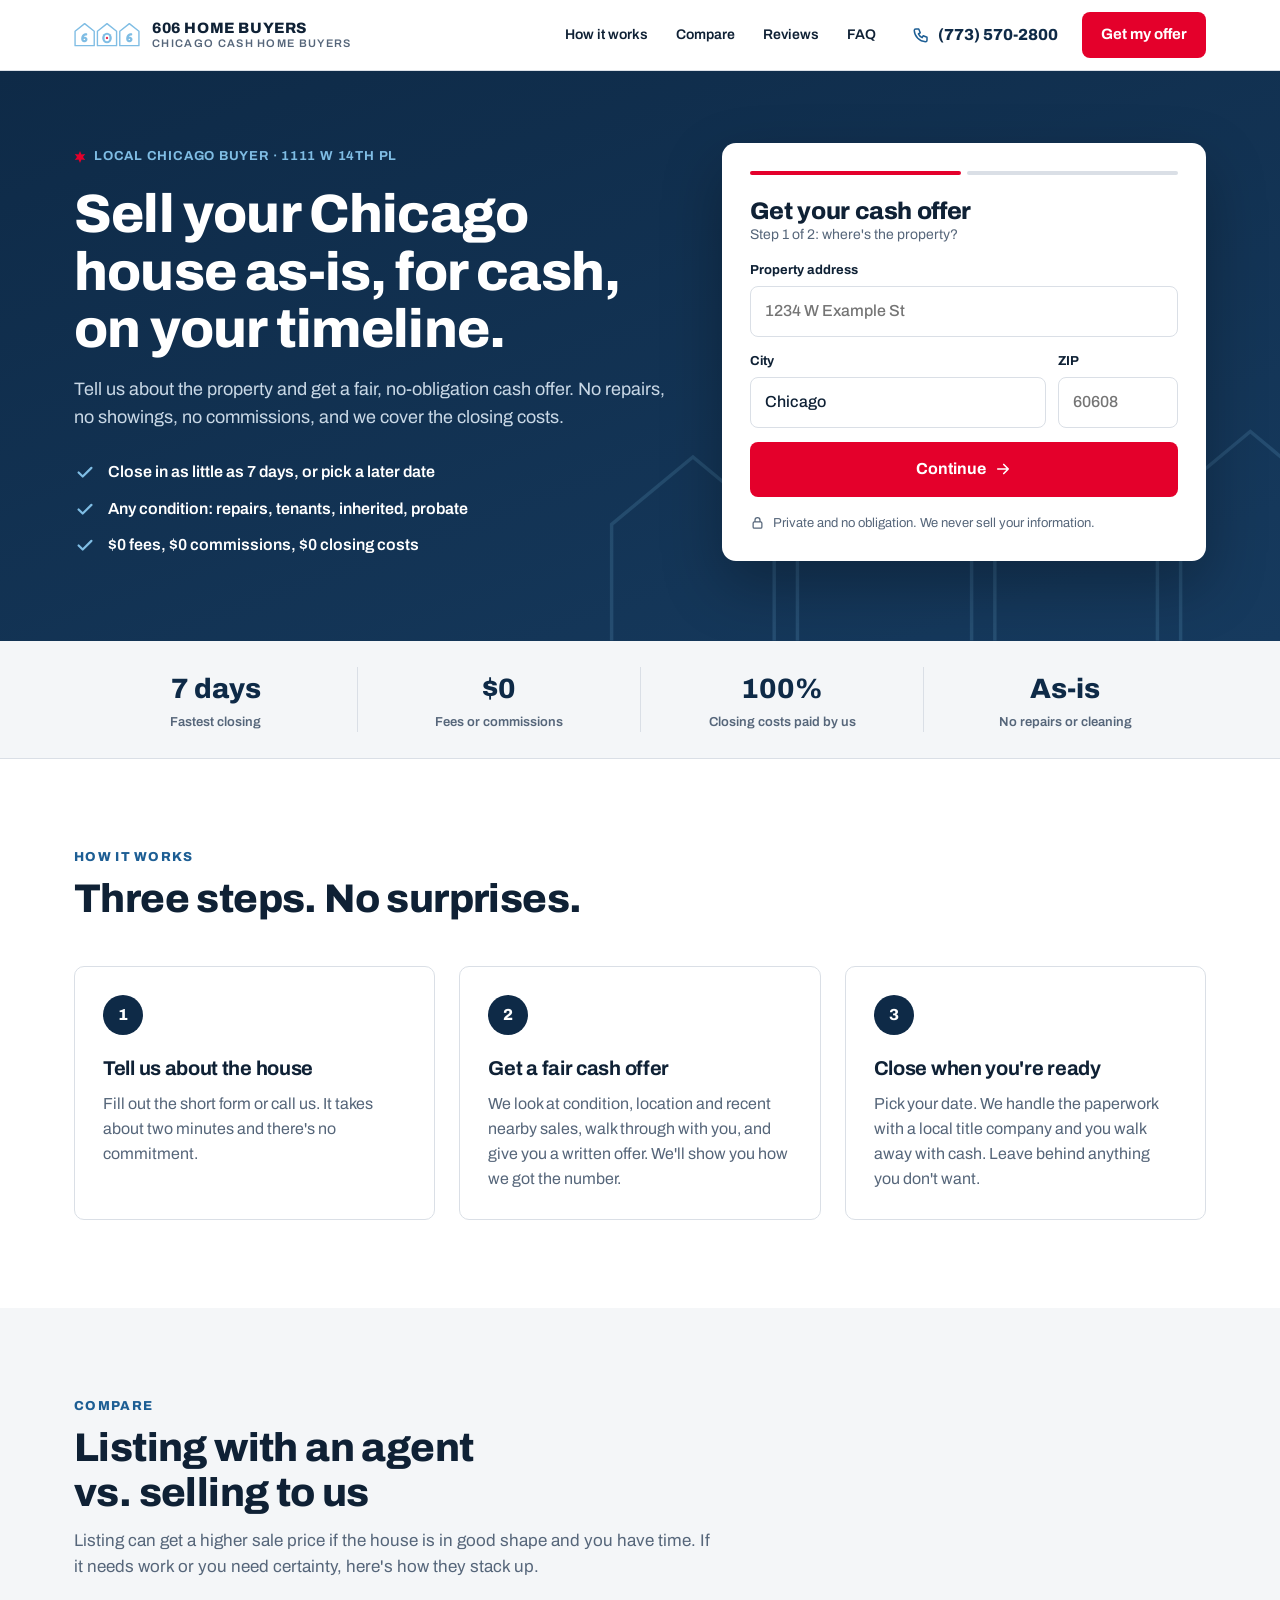
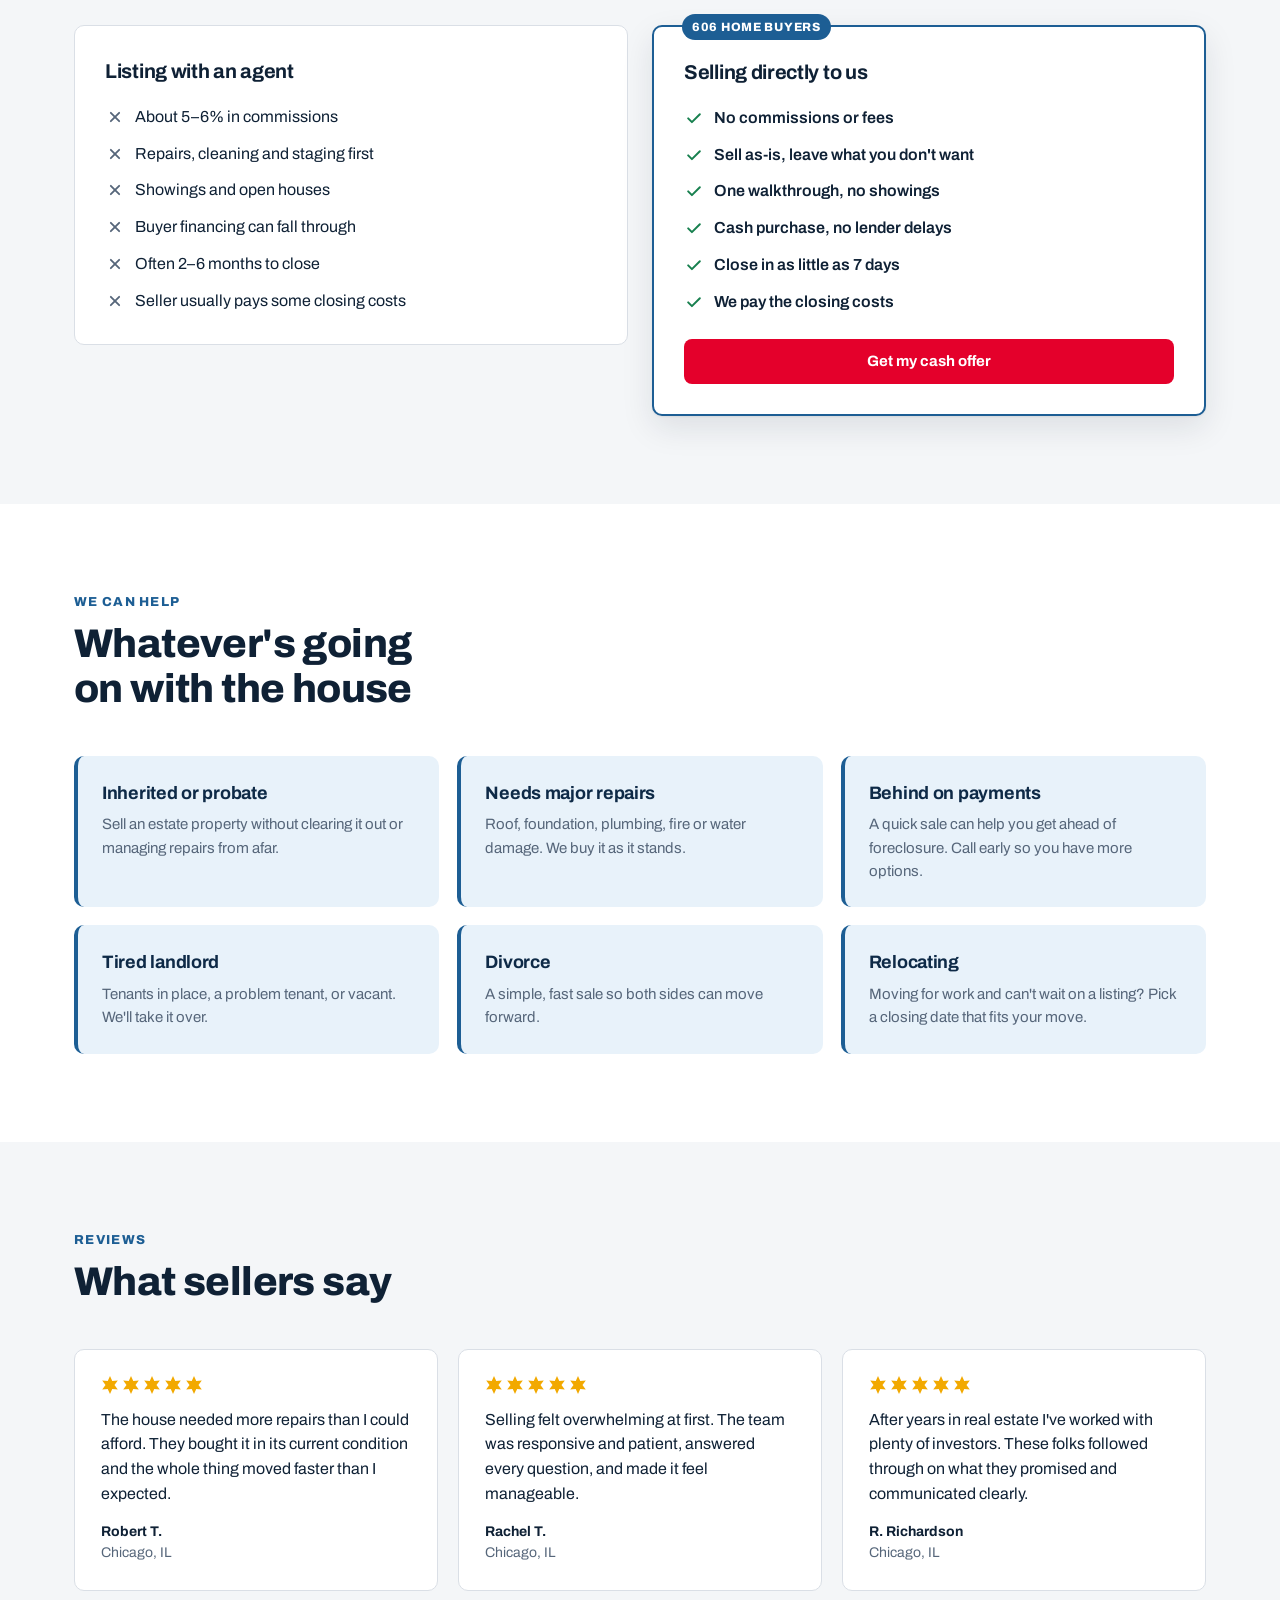
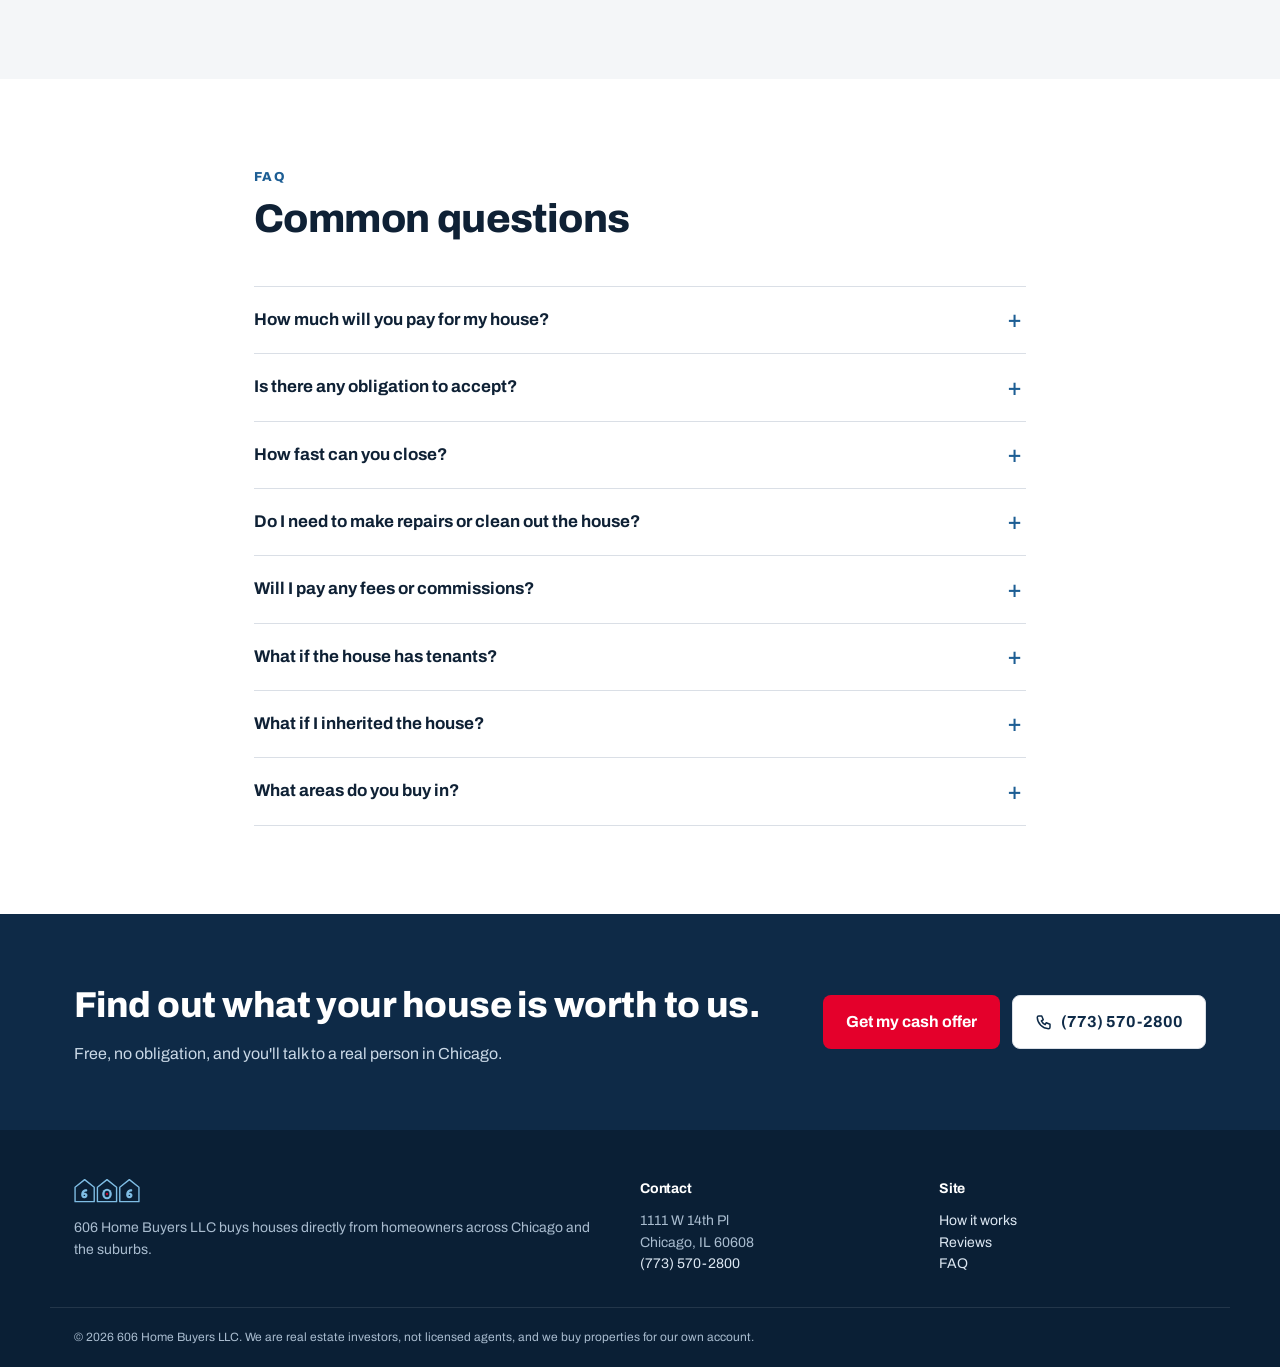
==== index.html @ 25e823a7 "Add static seller site redesign sample Co-Authored-By: Claude Opus 5.5 <noreply@anthropic.com>" ====
<!doctype html>
<html lang="en">
<head>
<meta charset="utf-8">
<meta name="viewport" content="width=device-width, initial-scale=1, viewport-fit=cover">
<title>Sell Your Chicago House Fast for Cash | 606 Home Buyers</title>
<meta name="description" content="Get a fair cash offer on your Chicago-area house. No repairs, no commissions, no closing costs. Close in as little as 7 days or on your schedule.">
<meta property="og:title" content="Sell Your Chicago House Fast for Cash | 606 Home Buyers">
<meta property="og:description" content="Fair cash offer, no repairs, no commissions. Close on your timeline.">
<meta property="og:image" content="og.png">
<meta name="theme-color" content="#0E2A47">
<link rel="icon" href="favicon.png">
<link rel="preconnect" href="https://fonts.googleapis.com">
<link rel="preconnect" href="https://fonts.gstatic.com" crossorigin>
<link rel="stylesheet" href="https://fonts.googleapis.com/css2?family=Archivo:wght@400;500;600;700;800&family=Fredoka:wght@700&display=swap">
<link rel="stylesheet" href="styles.css">
<script src="app.js" defer></script>
<script type="application/ld+json">
{"@context":"https://schema.org","@type":"RealEstateAgent","name":"606 Home Buyers LLC","telephone":"+1-773-570-2800","address":{"@type":"PostalAddress","streetAddress":"1111 W 14th Pl","addressLocality":"Chicago","addressRegion":"IL","postalCode":"60608"},"areaServed":"Chicago, IL"}
</script>
</head>
<body>

<svg width="0" height="0" class="sprite" aria-hidden="true">
  <defs>
    <symbol id="i-star" viewBox="-10 -10 20 20"><polygon points="0,-10 2.5,-4.33 8.66,-5 5,0 8.66,5 2.5,4.33 0,10 -2.5,4.33 -8.66,5 -5,0 -8.66,-5 -2.5,-4.33" fill="currentColor"/></symbol>
    <symbol id="i-phone" viewBox="0 0 24 24"><path d="M5 4h4l2 5-2.5 1.5a11 11 0 0 0 5 5L15 13l5 2v4a2 2 0 0 1-2 2A16 16 0 0 1 3 6a2 2 0 0 1 2-2z" stroke="currentColor" stroke-width="2" stroke-linejoin="round" fill="none"/></symbol>
    <symbol id="i-check" viewBox="0 0 24 24"><path d="m5 12.5 4.5 4.5L19 7.5" stroke="currentColor" stroke-width="2.4" stroke-linecap="round" stroke-linejoin="round" fill="none"/></symbol>
    <symbol id="i-x" viewBox="0 0 24 24"><path d="M7 7l10 10M17 7 7 17" stroke="currentColor" stroke-width="2.2" stroke-linecap="round" fill="none"/></symbol>
    <symbol id="i-lock" viewBox="0 0 24 24"><rect x="5" y="11" width="14" height="10" rx="2" stroke="currentColor" stroke-width="2" fill="none"/><path d="M8 11V8a4 4 0 0 1 8 0v3" stroke="currentColor" stroke-width="2" fill="none"/></symbol>
    <symbol id="i-arrow" viewBox="0 0 24 24"><path d="M5 12h14M13 6l6 6-6 6" stroke="currentColor" stroke-width="2.2" stroke-linecap="round" stroke-linejoin="round" fill="none"/></symbol>
    <symbol id="logo-mark" viewBox="0 0 124 46">
      <path class="lg-line" d="M2 17 20 2.5 38 17V44H2Z"/>
      <path class="lg-line" d="M44 17 62 2.5 80 17V44H44Z"/>
      <path class="lg-line" d="M86 17 104 2.5 122 17V44H86Z"/>
      <text x="20" y="38" text-anchor="middle" class="lg-fill lg-digit">6</text>
      <ellipse cx="62" cy="29.5" rx="9" ry="10" class="lg-fill"/>
      <ellipse cx="62" cy="29.5" rx="4.6" ry="6" class="lg-hole"/>
      <use href="#i-star" x="59" y="26.5" width="6" height="6" class="lg-star"/>
      <text x="104" y="38" text-anchor="middle" class="lg-fill lg-digit">6</text>
    </symbol>
  </defs>
</svg>

<header class="top">
  <div class="wrap top-in">
    <a class="brand" href="#" aria-label="606 Home Buyers home">
      <svg class="brand-mark" aria-hidden="true"><use href="#logo-mark"/></svg>
      <span class="brand-text"><b>606 Home Buyers</b><span>Chicago cash home buyers</span></span>
    </a>
    <nav class="nav" aria-label="Main">
      <a href="#how">How it works</a>
      <a href="#compare">Compare</a>
      <a href="#reviews">Reviews</a>
      <a href="#faq">FAQ</a>
    </nav>
    <a class="top-phone" href="tel:+17735702800"><svg aria-hidden="true"><use href="#i-phone"/></svg><span>(773) 570-2800</span></a>
    <a class="btn btn-primary top-cta" href="#offer">Get my offer</a>
  </div>
</header>

<main>
  <!-- Hero + offer form -->
  <section class="hero">
    <svg class="hero-skyline" viewBox="0 0 620 220" aria-hidden="true">
      <path d="M10 220V120L80 62l70 58v100"/><path d="M170 220V100l75-62 75 62v120"/><path d="M340 220V120l70-58 70 58v100"/><path d="M500 220V90l60-50 60 50v130"/>
    </svg>
    <div class="wrap hero-in">
      <div class="hero-copy">
        <p class="eyebrow"><svg aria-hidden="true"><use href="#i-star"/></svg> Local Chicago buyer &middot; 1111 W 14th Pl</p>
        <h1>Sell your Chicago house as-is, for cash, on your timeline.</h1>
        <p class="lede">Tell us about the property and get a fair, no-obligation cash offer. No repairs, no showings, no commissions, and we cover the closing costs.</p>
        <ul class="hero-points">
          <li><svg aria-hidden="true"><use href="#i-check"/></svg>Close in as little as 7 days, or pick a later date</li>
          <li><svg aria-hidden="true"><use href="#i-check"/></svg>Any condition: repairs, tenants, inherited, probate</li>
          <li><svg aria-hidden="true"><use href="#i-check"/></svg>$0 fees, $0 commissions, $0 closing costs</li>
        </ul>
      </div>

      <div class="offer-card" id="offer">
        <form id="offer-form" novalidate>
          <div class="steps-indicator" aria-hidden="true"><span class="on"></span><span></span></div>

          <fieldset class="step" data-step="1">
            <legend>Get your cash offer</legend>
            <p class="form-sub">Step 1 of 2: where's the property?</p>
            <label class="field">
              <span>Property address</span>
              <input name="street" autocomplete="street-address" placeholder="1234 W Example St" required>
            </label>
            <div class="row">
              <label class="field grow">
                <span>City</span>
                <input name="city" autocomplete="address-level2" value="Chicago" required>
              </label>
              <label class="field zip">
                <span>ZIP</span>
                <input name="zip" autocomplete="postal-code" inputmode="numeric" pattern="\d{5}" maxlength="5" placeholder="60608" required>
              </label>
            </div>
            <button type="button" class="btn btn-primary btn-lg block" data-next>Continue <svg aria-hidden="true"><use href="#i-arrow"/></svg></button>
          </fieldset>

          <fieldset class="step" data-step="2" hidden>
            <legend>Almost done</legend>
            <p class="form-sub">Step 2 of 2: how should we reach you?</p>
            <label class="field">
              <span>Name</span>
              <input name="name" autocomplete="name" required>
            </label>
            <label class="field">
              <span>Phone</span>
              <input name="phone" type="tel" autocomplete="tel" placeholder="(773) 555-0100" required>
            </label>
            <label class="field">
              <span>Email <em>(optional)</em></span>
              <input name="email" type="email" autocomplete="email">
            </label>
            <label class="field">
              <span>When would you like to sell?</span>
              <select name="timeline">
                <option>As soon as possible</option>
                <option>Within 30 days</option>
                <option>1&ndash;3 months</option>
                <option>Just exploring</option>
              </select>
            </label>
            <div class="row">
              <button type="button" class="btn btn-ghost" data-back>Back</button>
              <button type="submit" class="btn btn-primary btn-lg grow">Get my cash offer</button>
            </div>
          </fieldset>

          <div class="step done" data-step="3" hidden>
            <div class="done-icon"><svg aria-hidden="true"><use href="#i-check"/></svg></div>
            <h2>Thanks, we've got it.</h2>
            <p>Someone from our team will call you within one business day to talk through the property. Want to talk sooner?</p>
            <a class="btn btn-primary btn-lg block" href="tel:+17735702800"><svg aria-hidden="true"><use href="#i-phone"/></svg> Call (773) 570-2800</a>
            <p class="demo-note">Demo form: submissions aren't sent anywhere yet.</p>
          </div>

          <p class="form-foot"><svg aria-hidden="true"><use href="#i-lock"/></svg> Private and no obligation. We never sell your information.</p>
        </form>
      </div>
    </div>
  </section>

  <!-- Trust strip -->
  <section class="strip">
    <div class="wrap strip-in">
      <div><b>7 days</b><span>Fastest closing</span></div>
      <div><b>$0</b><span>Fees or commissions</span></div>
      <div><b>100%</b><span>Closing costs paid by us</span></div>
      <div><b>As-is</b><span>No repairs or cleaning</span></div>
    </div>
  </section>

  <!-- How it works -->
  <section class="section" id="how">
    <div class="wrap">
      <header class="sec-head">
        <p class="kicker">How it works</p>
        <h2>Three steps. No surprises.</h2>
      </header>
      <ol class="steps">
        <li>
          <span class="step-num">1</span>
          <h3>Tell us about the house</h3>
          <p>Fill out the short form or call us. It takes about two minutes and there's no commitment.</p>
        </li>
        <li>
          <span class="step-num">2</span>
          <h3>Get a fair cash offer</h3>
          <p>We look at condition, location and recent nearby sales, walk through with you, and give you a written offer. We'll show you how we got the number.</p>
        </li>
        <li>
          <span class="step-num">3</span>
          <h3>Close when you're ready</h3>
          <p>Pick your date. We handle the paperwork with a local title company and you walk away with cash. Leave behind anything you don't want.</p>
        </li>
      </ol>
    </div>
  </section>

  <!-- Compare -->
  <section class="section alt" id="compare">
    <div class="wrap">
      <header class="sec-head">
        <p class="kicker">Compare</p>
        <h2>Listing with an agent vs. selling to us</h2>
        <p>Listing can get a higher sale price if the house is in good shape and you have time. If it needs work or you need certainty, here's how they stack up.</p>
      </header>
      <div class="compare">
        <div class="cmp-col">
          <h3>Listing with an agent</h3>
          <ul>
            <li><svg aria-hidden="true"><use href="#i-x"/></svg>About 5&ndash;6% in commissions</li>
            <li><svg aria-hidden="true"><use href="#i-x"/></svg>Repairs, cleaning and staging first</li>
            <li><svg aria-hidden="true"><use href="#i-x"/></svg>Showings and open houses</li>
            <li><svg aria-hidden="true"><use href="#i-x"/></svg>Buyer financing can fall through</li>
            <li><svg aria-hidden="true"><use href="#i-x"/></svg>Often 2&ndash;6 months to close</li>
            <li><svg aria-hidden="true"><use href="#i-x"/></svg>Seller usually pays some closing costs</li>
          </ul>
        </div>
        <div class="cmp-col us">
          <span class="badge">606 Home Buyers</span>
          <h3>Selling directly to us</h3>
          <ul>
            <li><svg aria-hidden="true"><use href="#i-check"/></svg>No commissions or fees</li>
            <li><svg aria-hidden="true"><use href="#i-check"/></svg>Sell as-is, leave what you don't want</li>
            <li><svg aria-hidden="true"><use href="#i-check"/></svg>One walkthrough, no showings</li>
            <li><svg aria-hidden="true"><use href="#i-check"/></svg>Cash purchase, no lender delays</li>
            <li><svg aria-hidden="true"><use href="#i-check"/></svg>Close in as little as 7 days</li>
            <li><svg aria-hidden="true"><use href="#i-check"/></svg>We pay the closing costs</li>
          </ul>
          <a class="btn btn-primary block" href="#offer">Get my cash offer</a>
        </div>
      </div>
    </div>
  </section>

  <!-- Situations -->
  <section class="section" id="situations">
    <div class="wrap">
      <header class="sec-head">
        <p class="kicker">We can help</p>
        <h2>Whatever's going on with the house</h2>
      </header>
      <div class="situations">
        <article><h3>Inherited or probate</h3><p>Sell an estate property without clearing it out or managing repairs from afar.</p></article>
        <article><h3>Needs major repairs</h3><p>Roof, foundation, plumbing, fire or water damage. We buy it as it stands.</p></article>
        <article><h3>Behind on payments</h3><p>A quick sale can help you get ahead of foreclosure. Call early so you have more options.</p></article>
        <article><h3>Tired landlord</h3><p>Tenants in place, a problem tenant, or vacant. We'll take it over.</p></article>
        <article><h3>Divorce</h3><p>A simple, fast sale so both sides can move forward.</p></article>
        <article><h3>Relocating</h3><p>Moving for work and can't wait on a listing? Pick a closing date that fits your move.</p></article>
      </div>
    </div>
  </section>

  <!-- Reviews -->
  <section class="section alt" id="reviews">
    <div class="wrap">
      <header class="sec-head">
        <p class="kicker">Reviews</p>
        <h2>What sellers say</h2>
      </header>
      <!-- Swap these for verified Google reviews before going live. -->
      <div class="reviews">
        <figure>
          <div class="stars" aria-label="5 out of 5 stars"><svg><use href="#i-star"/></svg><svg><use href="#i-star"/></svg><svg><use href="#i-star"/></svg><svg><use href="#i-star"/></svg><svg><use href="#i-star"/></svg></div>
          <blockquote>The house needed more repairs than I could afford. They bought it in its current condition and the whole thing moved faster than I expected.</blockquote>
          <figcaption><b>Robert T.</b><span>Chicago, IL</span></figcaption>
        </figure>
        <figure>
          <div class="stars" aria-label="5 out of 5 stars"><svg><use href="#i-star"/></svg><svg><use href="#i-star"/></svg><svg><use href="#i-star"/></svg><svg><use href="#i-star"/></svg><svg><use href="#i-star"/></svg></div>
          <blockquote>Selling felt overwhelming at first. The team was responsive and patient, answered every question, and made it feel manageable.</blockquote>
          <figcaption><b>Rachel T.</b><span>Chicago, IL</span></figcaption>
        </figure>
        <figure>
          <div class="stars" aria-label="5 out of 5 stars"><svg><use href="#i-star"/></svg><svg><use href="#i-star"/></svg><svg><use href="#i-star"/></svg><svg><use href="#i-star"/></svg><svg><use href="#i-star"/></svg></div>
          <blockquote>After years in real estate I've worked with plenty of investors. These folks followed through on what they promised and communicated clearly.</blockquote>
          <figcaption><b>R. Richardson</b><span>Chicago, IL</span></figcaption>
        </figure>
      </div>
    </div>
  </section>

  <!-- FAQ -->
  <section class="section" id="faq">
    <div class="wrap narrow">
      <header class="sec-head">
        <p class="kicker">FAQ</p>
        <h2>Common questions</h2>
      </header>
      <div class="faq">
        <details><summary>How much will you pay for my house?</summary><p>Every house is different. We look at condition, location, recent comparable sales and the repairs needed, then make a fair cash offer and walk you through the math.</p></details>
        <details><summary>Is there any obligation to accept?</summary><p>No. The offer is free and there's no pressure. If it doesn't work for you, that's fine.</p></details>
        <details><summary>How fast can you close?</summary><p>Often in as little as 7 days. If you need more time to move, we'll set the date around your schedule.</p></details>
        <details><summary>Do I need to make repairs or clean out the house?</summary><p>No. We buy as-is. Take what you want and leave the rest.</p></details>
        <details><summary>Will I pay any fees or commissions?</summary><p>No. There are no commissions, and we pay the standard closing costs.</p></details>
        <details><summary>What if the house has tenants?</summary><p>We buy properties with tenants in place. We'll talk through the lease and your options.</p></details>
        <details><summary>What if I inherited the house?</summary><p>We work with inherited and probate properties regularly and can coordinate with your attorney or the estate.</p></details>
        <details><summary>What areas do you buy in?</summary><p>Chicago and the surrounding suburbs in Cook and the collar counties. If you're not sure, just ask.</p></details>
      </div>
    </div>
  </section>

  <!-- Final CTA -->
  <section class="cta">
    <div class="wrap cta-in">
      <div>
        <h2>Find out what your house is worth to us.</h2>
        <p>Free, no obligation, and you'll talk to a real person in Chicago.</p>
      </div>
      <div class="cta-actions">
        <a class="btn btn-primary btn-lg" href="#offer">Get my cash offer</a>
        <a class="btn btn-light btn-lg" href="tel:+17735702800"><svg aria-hidden="true"><use href="#i-phone"/></svg> (773) 570-2800</a>
      </div>
    </div>
  </section>
</main>

<footer class="foot">
  <div class="wrap foot-in">
    <div class="foot-brand">
      <svg class="brand-mark" aria-hidden="true"><use href="#logo-mark"/></svg>
      <p>606 Home Buyers LLC buys houses directly from homeowners across Chicago and the suburbs.</p>
    </div>
    <div>
      <h4>Contact</h4>
      <p>1111 W 14th Pl<br>Chicago, IL 60608<br><a href="tel:+17735702800">(773) 570-2800</a></p>
    </div>
    <div>
      <h4>Site</h4>
      <p><a href="#how">How it works</a><br><a href="#reviews">Reviews</a><br><a href="#faq">FAQ</a></p>
    </div>
  </div>
  <div class="wrap foot-legal">&copy; <span id="yr">2026</span> 606 Home Buyers LLC. We are real estate investors, not licensed agents, and we buy properties for our own account.</div>
</footer>

<!-- Mobile sticky actions -->
<div class="mobile-bar">
  <a class="btn btn-light" href="tel:+17735702800"><svg aria-hidden="true"><use href="#i-phone"/></svg> Call</a>
  <a class="btn btn-primary grow" href="#offer">Get my cash offer</a>
</div>

</body>
</html>
---- styles.css ----
/* 606 Home Buyers seller site. Same palette as the deals app: navy + logo blue, Chicago red only on stars. */
:root {
  --bg: #F4F6F8;
  --surface: #FFFFFF;
  --ink: #0F2135;
  --muted: #56667A;
  --line: #DADFE6;
  --navy: #0E2A47;
  --navy-2: #163A5E;
  --brand: #7FBDE4;
  --brand-strong: #1D5E94;
  --brand-tint: #E8F2FA;
  --cta: #E4002B;
  --cta-hover: #C2102D;
  --star: #E4002B;
  --ok: #18804F;
  --shadow: 0 1px 2px rgba(15,33,53,.06), 0 12px 32px rgba(15,33,53,.10);
  --font: "Archivo", system-ui, -apple-system, "Segoe UI", sans-serif;
  --r: 10px;
  --logo-line: var(--brand);
  --logo-hole: var(--surface);
}

* { box-sizing: border-box; }
html { -webkit-text-size-adjust: 100%; scroll-padding-top: 84px; }
@media (prefers-reduced-motion: no-preference) { html { scroll-behavior: smooth; } }
body { margin: 0; background: var(--surface); color: var(--ink); font-family: var(--font); font-size: 16px; line-height: 1.55; }
[hidden] { display: none !important; }
h1, h2, h3, h4 { margin: 0; letter-spacing: -.015em; text-wrap: balance; }
p { margin: 0; }
a { color: var(--brand-strong); }
:focus-visible { outline: 2px solid var(--brand-strong); outline-offset: 2px; }
svg { flex-shrink: 0; }
.sprite { position: absolute; width: 0; height: 0; overflow: hidden; }
.wrap { max-width: 1180px; margin: 0 auto; padding-inline: 24px; }
.wrap.narrow { max-width: 820px; }
@media (max-width: 520px) { .wrap { padding-inline: 16px; } }

/* Logo */
.lg-line { fill: none; stroke: var(--logo-line); stroke-width: 2.6; stroke-linejoin: round; }
.lg-fill { fill: var(--logo-line); }
.lg-hole { fill: var(--logo-hole); }
.lg-star { color: var(--star); }
.lg-digit { font-family: "Fredoka", var(--font); font-weight: 700; font-size: 24px; }

/* Buttons */
.btn { display: inline-flex; align-items: center; justify-content: center; gap: 8px; padding: 10px 18px; border-radius: 8px; border: 1px solid transparent; font: inherit; font-weight: 700; font-size: 15px; text-decoration: none; cursor: pointer; transition: background .15s, transform .15s; white-space: nowrap; }
.btn svg { width: 18px; height: 18px; }
.btn-primary { background: var(--cta); color: #fff; }
.btn-primary:hover { background: var(--cta-hover); }
.btn-primary:active { transform: translateY(1px); }
.btn-light { background: #fff; color: var(--navy); border-color: var(--line); }
.btn-light:hover { background: var(--brand-tint); }
.btn-ghost { background: transparent; color: var(--muted); border-color: var(--line); }
.btn-lg { padding: 14px 22px; font-size: 16px; }
.block { width: 100%; }
.grow { flex: 1; }

/* Top bar */
.top { position: sticky; top: 0; z-index: 30; background: rgba(255,255,255,.95); backdrop-filter: blur(10px); border-bottom: 1px solid var(--line); }
.top-in { display: flex; align-items: center; gap: 24px; height: 70px; }
.brand { display: flex; align-items: center; gap: 12px; text-decoration: none; color: inherit; }
.brand-mark { width: 66px; height: 25px; display: block; }
.brand-text { display: flex; flex-direction: column; line-height: 1.15; }
.brand-text b { font-weight: 800; font-size: 15px; letter-spacing: .04em; text-transform: uppercase; }
.brand-text span { font-size: 11px; text-transform: uppercase; letter-spacing: .12em; color: var(--muted); font-weight: 600; }
.nav { display: flex; gap: 4px; margin-left: auto; }
.nav a { color: var(--ink); text-decoration: none; font-weight: 600; font-size: 14px; padding: 8px 12px; border-radius: 6px; }
.nav a:hover { background: var(--brand-tint); }
.top-phone { display: flex; align-items: center; gap: 8px; color: var(--navy); font-weight: 800; text-decoration: none; font-variant-numeric: tabular-nums; }
.top-phone svg { width: 18px; height: 18px; color: var(--brand-strong); }
@media (max-width: 980px) { .nav { display: none; } .top-phone { margin-left: auto; } }
@media (max-width: 640px) { .top-cta, .top-phone span { display: none; } .top-phone { padding: 10px; border: 1px solid var(--line); border-radius: 8px; } }

/* Hero */
.hero { position: relative; overflow: hidden; background: linear-gradient(160deg, var(--navy) 0%, var(--navy-2) 100%); color: #fff; }
.hero-skyline { position: absolute; right: -40px; bottom: 0; width: 720px; max-width: 80%; fill: none; stroke: rgba(127,189,228,.16); stroke-width: 3; }
.hero-in { position: relative; display: grid; grid-template-columns: 1.1fr .9fr; gap: 56px; align-items: center; padding-block: 72px 80px; }
.eyebrow { display: inline-flex; align-items: center; gap: 8px; font-size: 13px; font-weight: 700; letter-spacing: .06em; text-transform: uppercase; color: var(--brand); }
.eyebrow svg { width: 12px; height: 12px; color: var(--star); }
.hero h1 { font-size: clamp(34px, 4.6vw, 54px); line-height: 1.06; font-weight: 800; margin: 16px 0 18px; }
.lede { font-size: 18px; color: #C9D8E6; max-width: 34em; }
.hero-points { list-style: none; padding: 0; margin: 28px 0 0; display: grid; gap: 12px; }
.hero-points li { display: flex; gap: 12px; align-items: flex-start; font-weight: 600; }
.hero-points svg { width: 22px; height: 22px; color: var(--brand); margin-top: 1px; }
@media (max-width: 900px) { .hero-in { grid-template-columns: 1fr; gap: 36px; padding-block: 44px 48px; } }

/* Offer form */
.offer-card { background: var(--surface); color: var(--ink); border-radius: 14px; padding: 28px; box-shadow: 0 24px 60px rgba(0,0,0,.28); }
.offer-card fieldset { border: 0; padding: 0; margin: 0; display: grid; gap: 14px; }
.offer-card legend { font-size: 24px; font-weight: 800; padding: 0; letter-spacing: -.015em; }
.form-sub { color: var(--muted); font-size: 14px; margin-top: -6px; }
.steps-indicator { display: flex; gap: 6px; margin-bottom: 18px; }
.steps-indicator span { height: 4px; flex: 1; border-radius: 2px; background: var(--line); transition: background .2s; }
.steps-indicator span.on { background: var(--cta); }
.field { display: grid; gap: 6px; font-size: 13px; font-weight: 700; color: var(--ink); }
.field em { font-style: normal; color: var(--muted); font-weight: 500; }
.field input, .field select { width: 100%; padding: 12px 14px; border: 1px solid var(--line); border-radius: 8px; font: inherit; font-size: 16px; font-weight: 500; background: #fff; color: var(--ink); }
.field input:focus, .field select:focus { outline: none; border-color: var(--brand-strong); box-shadow: 0 0 0 3px var(--brand-tint); }
.field input.invalid { border-color: var(--cta); box-shadow: 0 0 0 3px #FBE3E7; }
.row { display: flex; gap: 12px; }
.field.zip { width: 120px; }
.field.grow { flex: 1; }
.form-foot { display: flex; align-items: center; gap: 8px; font-size: 13px; color: var(--muted); margin-top: 16px; }
.form-foot svg { width: 15px; height: 15px; }
.done { text-align: center; display: grid; gap: 14px; justify-items: center; }
.done-icon { width: 56px; height: 56px; border-radius: 50%; background: #E1F3E9; color: var(--ok); display: grid; place-items: center; }
.done-icon svg { width: 30px; height: 30px; }
.done h2 { font-size: 24px; }
.done p { color: var(--muted); }
.demo-note { font-size: 12px; }
@media (max-width: 520px) { .offer-card { padding: 22px 18px; } }

/* Trust strip */
.strip { background: var(--bg); border-bottom: 1px solid var(--line); }
.strip-in { display: grid; grid-template-columns: repeat(4, 1fr); text-align: center; padding-block: 26px; }
.strip-in div { display: grid; gap: 2px; padding-inline: 8px; }
.strip-in div + div { border-left: 1px solid var(--line); }
.strip b { font-size: 28px; font-weight: 800; color: var(--navy); }
.strip span { font-size: 13px; color: var(--muted); font-weight: 600; }
@media (max-width: 700px) { .strip-in { grid-template-columns: repeat(2, 1fr); row-gap: 20px; } .strip-in div:nth-child(3) { border-left: 0; } }

/* Sections */
.section { padding-block: 88px; }
.section.alt { background: var(--bg); }
.sec-head { max-width: 640px; margin-bottom: 44px; }
.sec-head h2 { font-size: clamp(28px, 3.4vw, 40px); font-weight: 800; line-height: 1.12; }
.sec-head p:not(.kicker) { color: var(--muted); margin-top: 12px; font-size: 17px; }
.kicker { font-size: 13px; font-weight: 800; letter-spacing: .1em; text-transform: uppercase; color: var(--brand-strong); margin-bottom: 10px; }
@media (max-width: 700px) { .section { padding-block: 60px; } .sec-head { margin-bottom: 32px; } }

/* Steps */
.steps { list-style: none; padding: 0; margin: 0; display: grid; grid-template-columns: repeat(3, 1fr); gap: 24px; counter-reset: s; }
.steps li { position: relative; padding: 28px; border: 1px solid var(--line); border-radius: var(--r); }
.step-num { display: grid; place-items: center; width: 40px; height: 40px; border-radius: 50%; background: var(--navy); color: #fff; font-weight: 800; margin-bottom: 18px; }
.steps h3 { font-size: 20px; margin-bottom: 8px; }
.steps p { color: var(--muted); }
@media (max-width: 860px) { .steps { grid-template-columns: 1fr; } }

/* Compare */
.compare { display: grid; grid-template-columns: 1fr 1fr; gap: 24px; align-items: start; }
.cmp-col { position: relative; background: var(--surface); border: 1px solid var(--line); border-radius: var(--r); padding: 30px; }
.cmp-col h3 { font-size: 20px; margin-bottom: 18px; }
.cmp-col ul { list-style: none; padding: 0; margin: 0; display: grid; gap: 12px; }
.cmp-col li { display: flex; gap: 10px; align-items: flex-start; }
.cmp-col li svg { width: 20px; height: 20px; margin-top: 2px; color: var(--muted); }
.cmp-col.us { border: 2px solid var(--brand-strong); box-shadow: var(--shadow); }
.cmp-col.us li svg { color: var(--ok); }
.cmp-col.us li { font-weight: 600; }
.cmp-col.us .btn { margin-top: 24px; }
.badge { position: absolute; top: -13px; left: 28px; background: var(--brand-strong); color: #fff; font-size: 12px; font-weight: 800; letter-spacing: .06em; text-transform: uppercase; padding: 4px 10px; border-radius: 999px; }
@media (max-width: 760px) { .compare { grid-template-columns: 1fr; } .cmp-col.us { order: -1; } }

/* Situations */
.situations { display: grid; grid-template-columns: repeat(3, 1fr); gap: 18px; }
.situations article { padding: 24px; border-radius: var(--r); background: var(--brand-tint); border-left: 4px solid var(--brand-strong); }
.situations h3 { font-size: 18px; margin-bottom: 6px; color: var(--navy); }
.situations p { color: var(--muted); font-size: 15px; }
@media (max-width: 860px) { .situations { grid-template-columns: 1fr 1fr; } }
@media (max-width: 560px) { .situations { grid-template-columns: 1fr; } }

/* Reviews */
.reviews { display: grid; grid-template-columns: repeat(3, 1fr); gap: 20px; }
.reviews figure { margin: 0; background: var(--surface); border: 1px solid var(--line); border-radius: var(--r); padding: 26px; display: flex; flex-direction: column; gap: 14px; }
.stars { display: flex; gap: 3px; color: #F2A900; }
.stars svg { width: 18px; height: 18px; }
.reviews blockquote { margin: 0; font-size: 16px; flex: 1; }
.reviews figcaption { display: flex; flex-direction: column; font-size: 14px; }
.reviews figcaption span { color: var(--muted); }
@media (max-width: 860px) { .reviews { grid-template-columns: 1fr; } }

/* FAQ */
.faq { border-top: 1px solid var(--line); }
.faq details { border-bottom: 1px solid var(--line); }
.faq summary { cursor: pointer; list-style: none; padding: 20px 40px 20px 0; font-weight: 700; font-size: 17px; position: relative; }
.faq summary::-webkit-details-marker { display: none; }
.faq summary::after { content: "+"; position: absolute; right: 4px; top: 50%; transform: translateY(-50%); font-size: 24px; font-weight: 500; color: var(--brand-strong); transition: transform .2s; }
.faq details[open] summary::after { transform: translateY(-50%) rotate(45deg); }
.faq details p { padding: 0 40px 22px 0; color: var(--muted); }

/* CTA */
.cta { background: var(--navy); color: #fff; }
.cta-in { display: flex; align-items: center; justify-content: space-between; gap: 32px; padding-block: 64px; }
.cta h2 { font-size: clamp(26px, 3vw, 36px); font-weight: 800; }
.cta p { color: #C9D8E6; margin-top: 8px; }
.cta-actions { display: flex; gap: 12px; flex-wrap: wrap; }
@media (max-width: 860px) { .cta-in { flex-direction: column; align-items: flex-start; } }

/* Footer */
.foot { background: #0A1F35; color: #A9BCCF; font-size: 14px; padding-top: 48px; }
.foot-in { display: grid; grid-template-columns: 2fr 1fr 1fr; gap: 32px; padding-bottom: 32px; }
.foot .brand-mark { margin-bottom: 14px; }
.foot h4 { color: #fff; font-size: 14px; margin-bottom: 10px; }
.foot a { color: #DCE7F2; text-decoration: none; }
.foot a:hover { text-decoration: underline; }
.foot-legal { border-top: 1px solid rgba(255,255,255,.1); padding-block: 20px; font-size: 12px; }
.foot { --logo-hole: #0A1F35; }
@media (max-width: 700px) { .foot-in { grid-template-columns: 1fr; } }

/* Mobile sticky bar */
.mobile-bar { display: none; }
@media (max-width: 640px) {
  .mobile-bar { display: flex; gap: 10px; position: fixed; left: 0; right: 0; bottom: 0; z-index: 40; padding: 10px 16px calc(10px + env(safe-area-inset-bottom)); background: rgba(255,255,255,.97); border-top: 1px solid var(--line); box-shadow: 0 -6px 20px rgba(15,33,53,.08); }
  body { padding-bottom: 72px; }
}
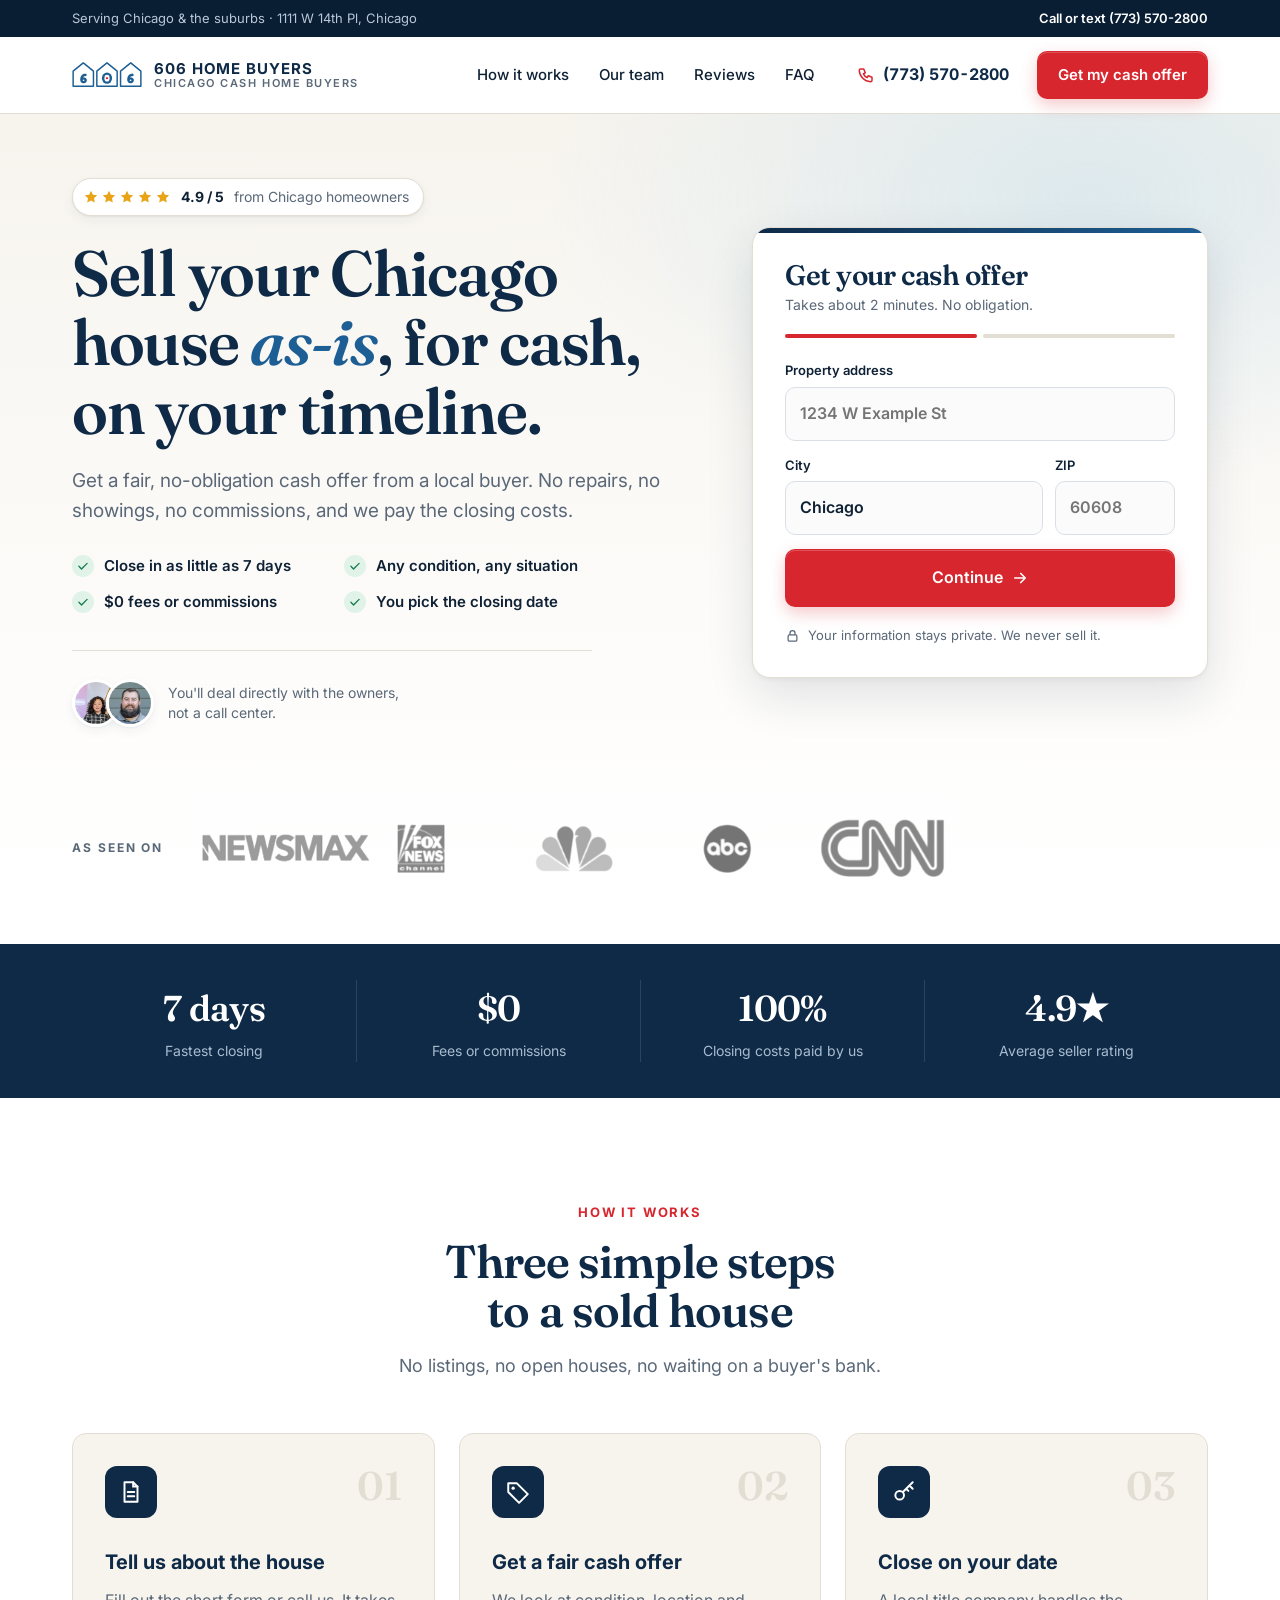
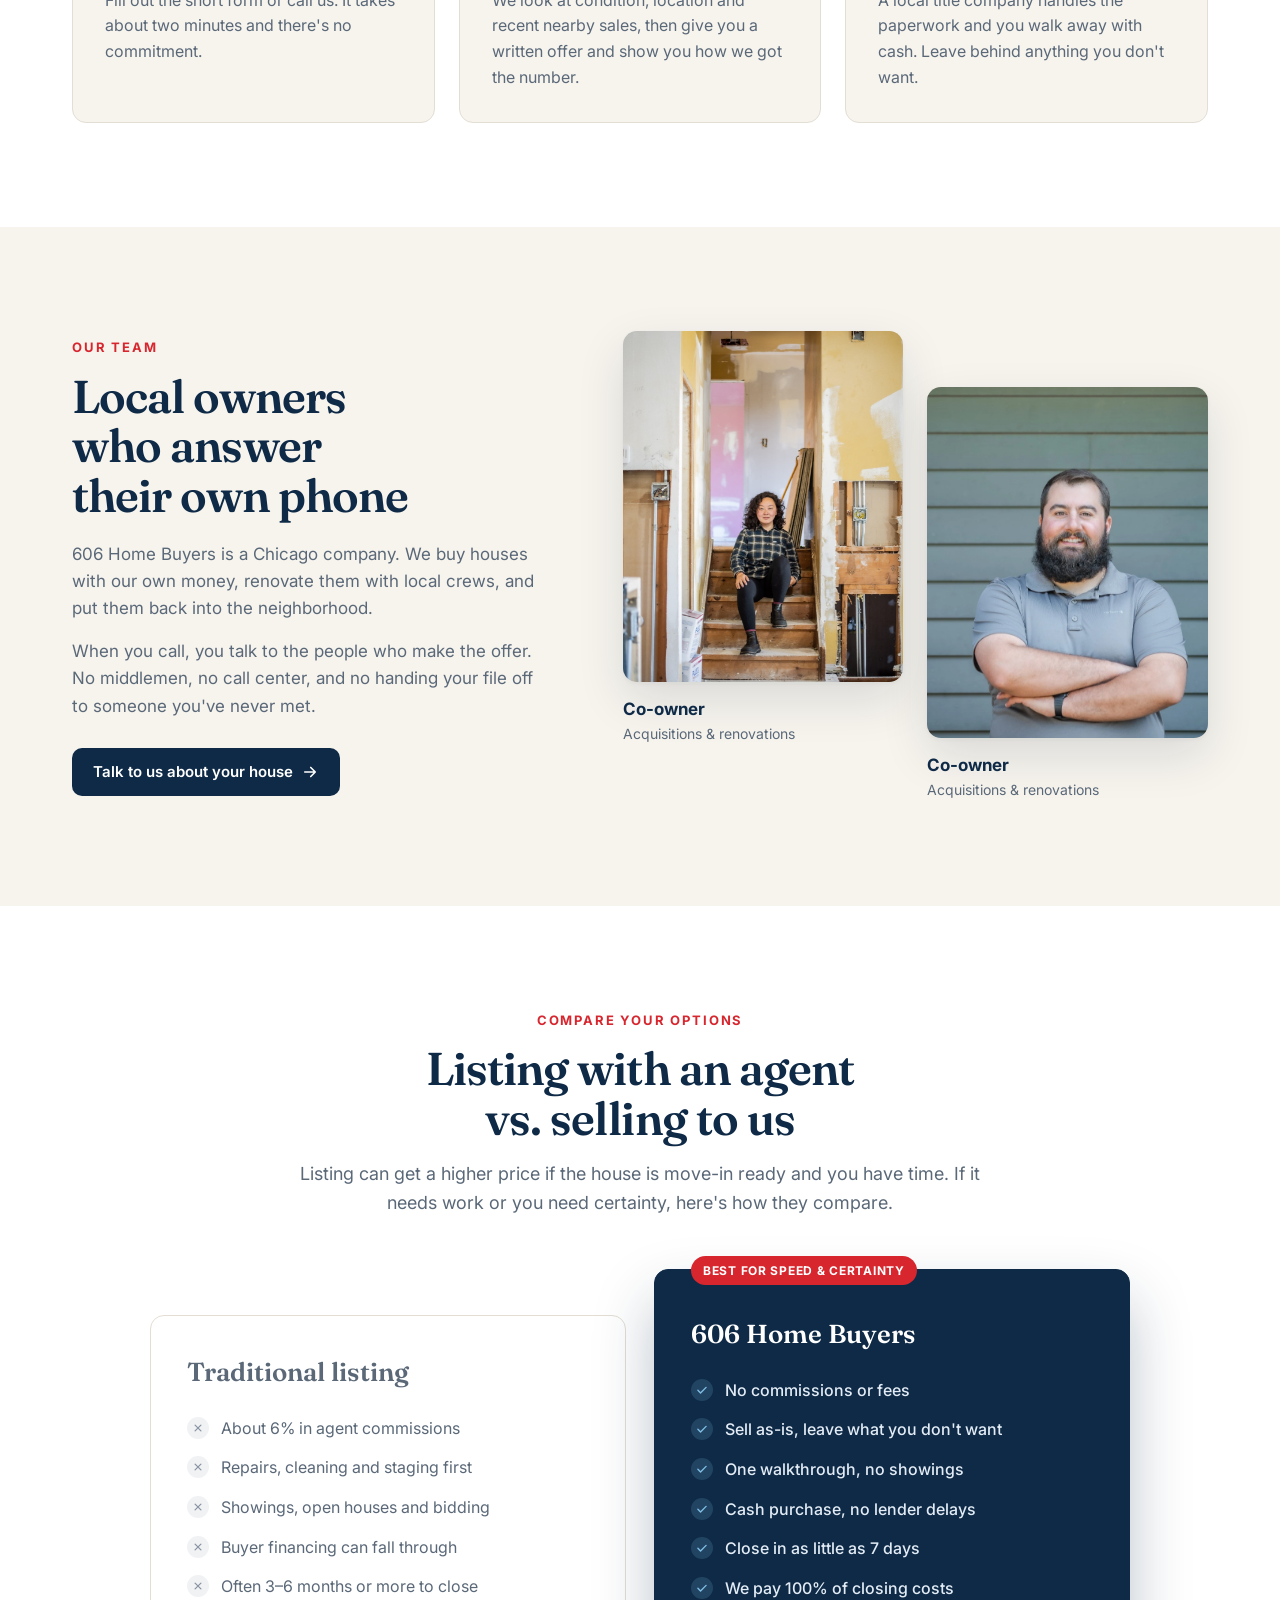
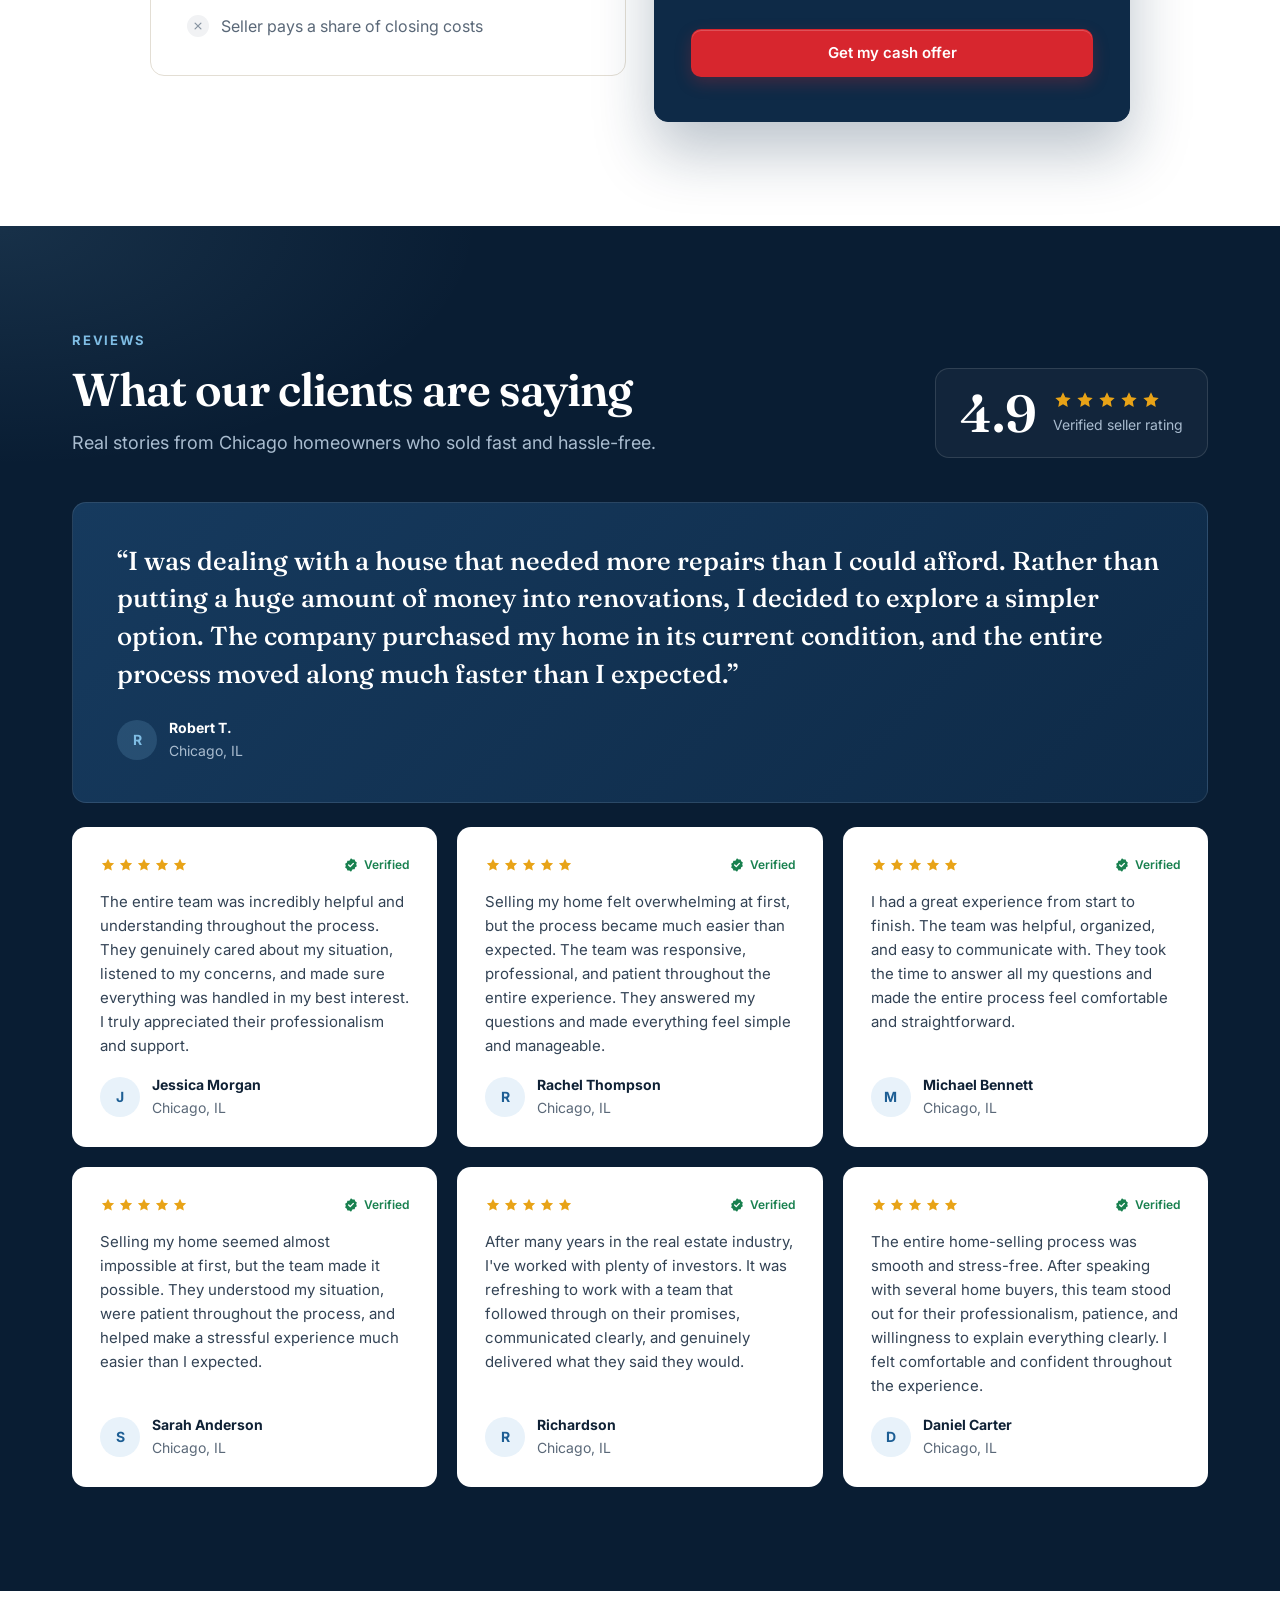
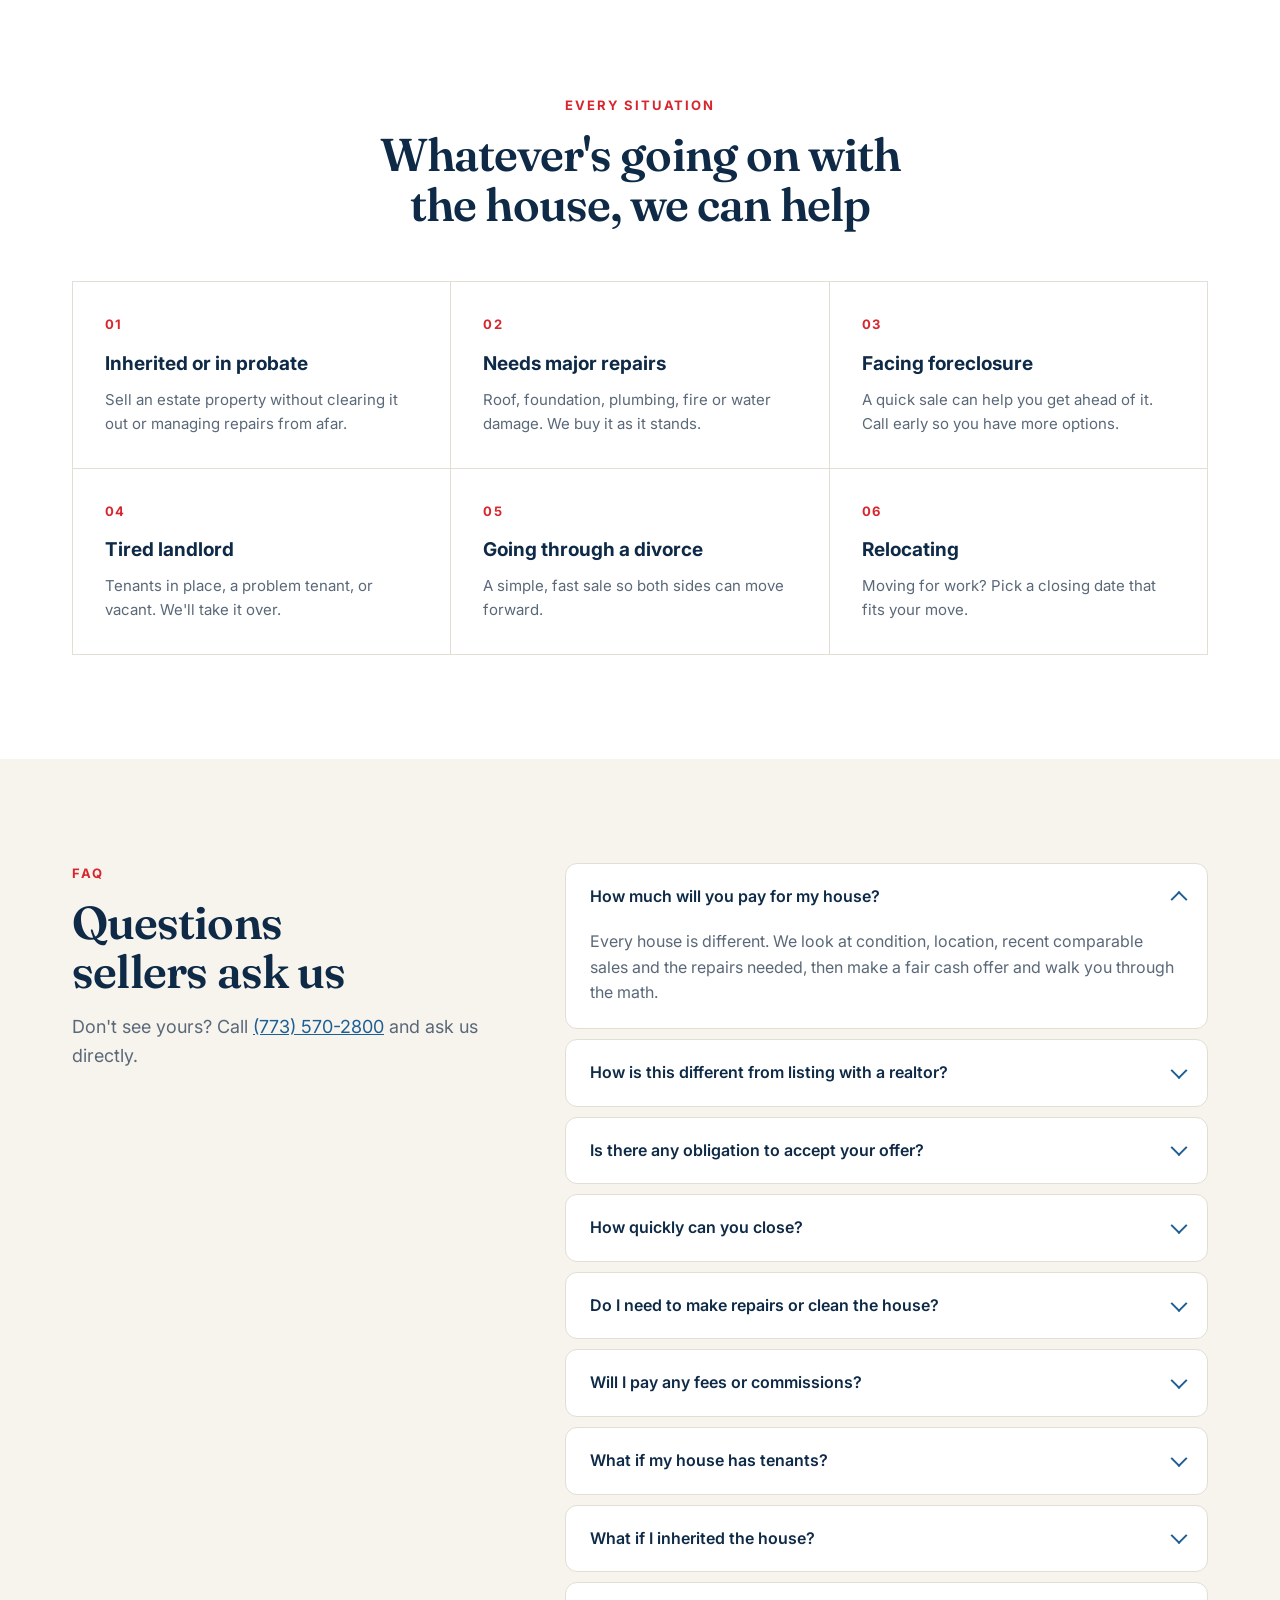
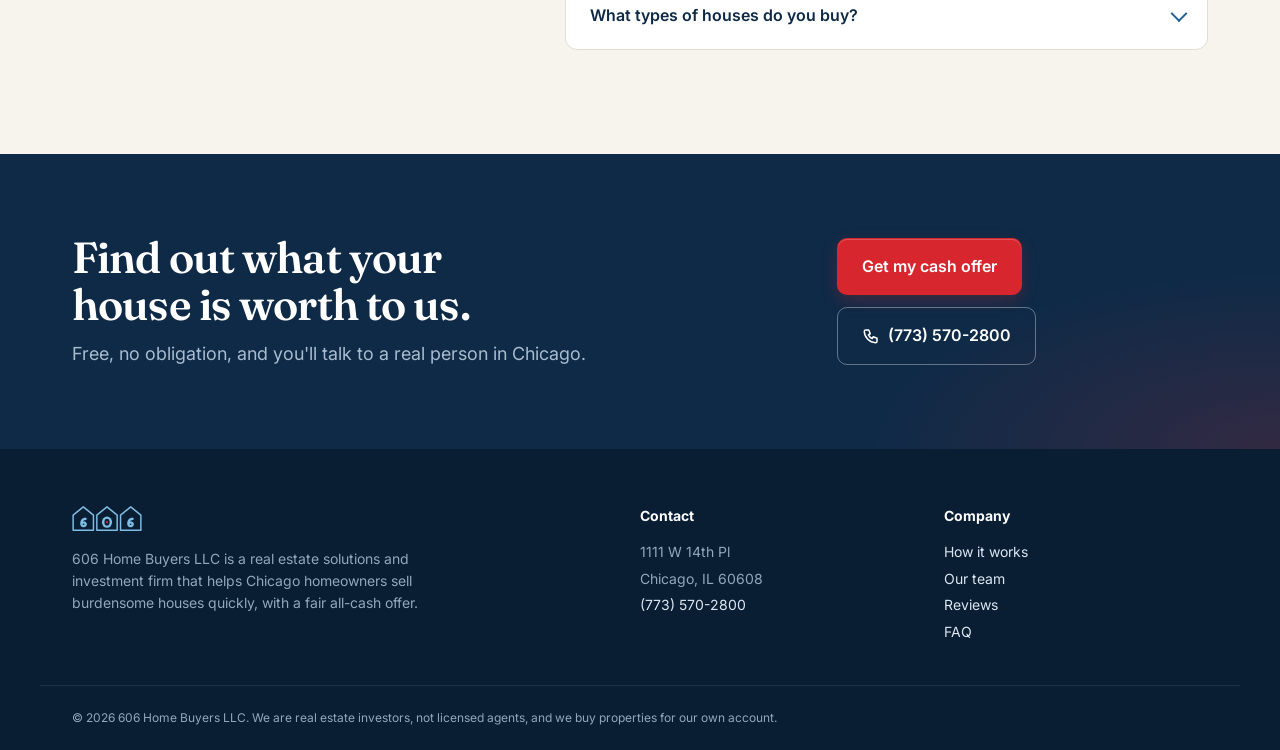
==== commit 86e8e0f4: "Redesign seller site: team section, reviews, as-seen-on strip Co-Authored-By: Claude Opus 5.5 <norep" ====
--- a/index.html
+++ b/index.html
@@ -12,9 +12,9 @@
 <link rel="icon" href="favicon.png">
 <link rel="preconnect" href="https://fonts.googleapis.com">
 <link rel="preconnect" href="https://fonts.gstatic.com" crossorigin>
-<link rel="stylesheet" href="https://fonts.googleapis.com/css2?family=Archivo:wght@400;500;600;700;800&family=Fredoka:wght@700&display=swap">
-<link rel="stylesheet" href="styles.css">
-<script src="app.js" defer></script>
+<link rel="stylesheet" href="https://fonts.googleapis.com/css2?family=Fraunces:opsz,wght@9..144,500;9..144,600&family=Inter:wght@400;500;600;700&family=Fredoka:wght@700&display=swap">
+<link rel="stylesheet" href="styles.css?v=2">
+<script src="app.js?v=2" defer></script>
 <script type="application/ld+json">
 {"@context":"https://schema.org","@type":"RealEstateAgent","name":"606 Home Buyers LLC","telephone":"+1-773-570-2800","address":{"@type":"PostalAddress","streetAddress":"1111 W 14th Pl","addressLocality":"Chicago","addressRegion":"IL","postalCode":"60608"},"areaServed":"Chicago, IL"}
 </script>
@@ -24,11 +24,16 @@
 <svg width="0" height="0" class="sprite" aria-hidden="true">
   <defs>
     <symbol id="i-star" viewBox="-10 -10 20 20"><polygon points="0,-10 2.5,-4.33 8.66,-5 5,0 8.66,5 2.5,4.33 0,10 -2.5,4.33 -8.66,5 -5,0 -8.66,-5 -2.5,-4.33" fill="currentColor"/></symbol>
+    <symbol id="i-rstar" viewBox="0 0 24 24"><path d="M12 2.8l2.8 5.9 6.4.8-4.7 4.4 1.2 6.4L12 17.2l-5.7 3.1 1.2-6.4-4.7-4.4 6.4-.8z" fill="currentColor"/></symbol>
     <symbol id="i-phone" viewBox="0 0 24 24"><path d="M5 4h4l2 5-2.5 1.5a11 11 0 0 0 5 5L15 13l5 2v4a2 2 0 0 1-2 2A16 16 0 0 1 3 6a2 2 0 0 1 2-2z" stroke="currentColor" stroke-width="2" stroke-linejoin="round" fill="none"/></symbol>
     <symbol id="i-check" viewBox="0 0 24 24"><path d="m5 12.5 4.5 4.5L19 7.5" stroke="currentColor" stroke-width="2.4" stroke-linecap="round" stroke-linejoin="round" fill="none"/></symbol>
     <symbol id="i-x" viewBox="0 0 24 24"><path d="M7 7l10 10M17 7 7 17" stroke="currentColor" stroke-width="2.2" stroke-linecap="round" fill="none"/></symbol>
     <symbol id="i-lock" viewBox="0 0 24 24"><rect x="5" y="11" width="14" height="10" rx="2" stroke="currentColor" stroke-width="2" fill="none"/><path d="M8 11V8a4 4 0 0 1 8 0v3" stroke="currentColor" stroke-width="2" fill="none"/></symbol>
     <symbol id="i-arrow" viewBox="0 0 24 24"><path d="M5 12h14M13 6l6 6-6 6" stroke="currentColor" stroke-width="2.2" stroke-linecap="round" stroke-linejoin="round" fill="none"/></symbol>
+    <symbol id="i-verified" viewBox="0 0 24 24"><path d="M12 2l2.4 1.8 3-.2.9 2.9 2.5 1.7-1 2.8 1 2.8-2.5 1.7-.9 2.9-3-.2L12 22l-2.4-1.8-3 .2-.9-2.9-2.5-1.7 1-2.8-1-2.8 2.5-1.7.9-2.9 3 .2z" fill="currentColor"/><path d="m8.5 12 2.4 2.4 4.6-4.8" stroke="#fff" stroke-width="2" stroke-linecap="round" stroke-linejoin="round" fill="none"/></symbol>
+    <symbol id="i-doc" viewBox="0 0 24 24"><path d="M6 3h8l4 4v14H6z" stroke="currentColor" stroke-width="1.8" stroke-linejoin="round" fill="none"/><path d="M14 3v4h4M9 12h6M9 16h6" stroke="currentColor" stroke-width="1.8" stroke-linecap="round" fill="none"/></symbol>
+    <symbol id="i-tag" viewBox="0 0 24 24"><path d="M3 12V4h8l10 10-8 8z" stroke="currentColor" stroke-width="1.8" stroke-linejoin="round" fill="none"/><circle cx="7.5" cy="8.5" r="1.5" fill="currentColor"/></symbol>
+    <symbol id="i-key" viewBox="0 0 24 24"><circle cx="8" cy="15" r="4" stroke="currentColor" stroke-width="1.8" fill="none"/><path d="m11 12 9-9M17 6l3 3M14 9l2 2" stroke="currentColor" stroke-width="1.8" stroke-linecap="round" fill="none"/></symbol>
     <symbol id="logo-mark" viewBox="0 0 124 46">
       <path class="lg-line" d="M2 17 20 2.5 38 17V44H2Z"/>
       <path class="lg-line" d="M44 17 62 2.5 80 17V44H44Z"/>
@@ -42,6 +47,13 @@
   </defs>
 </svg>
 
+<div class="topline">
+  <div class="wrap topline-in">
+    <span>Serving Chicago &amp; the suburbs &middot; 1111 W 14th Pl, Chicago</span>
+    <a href="tel:+17735702800">Call or text (773) 570-2800</a>
+  </div>
+</div>
+
 <header class="top">
   <div class="wrap top-in">
     <a class="brand" href="#" aria-label="606 Home Buyers home">
@@ -50,40 +62,51 @@
     </a>
     <nav class="nav" aria-label="Main">
       <a href="#how">How it works</a>
-      <a href="#compare">Compare</a>
+      <a href="#team">Our team</a>
       <a href="#reviews">Reviews</a>
       <a href="#faq">FAQ</a>
     </nav>
-    <a class="top-phone" href="tel:+17735702800"><svg aria-hidden="true"><use href="#i-phone"/></svg><span>(773) 570-2800</span></a>
-    <a class="btn btn-primary top-cta" href="#offer">Get my offer</a>
+    <a class="top-phone" href="tel:+17735702800" aria-label="Call (773) 570-2800"><svg aria-hidden="true"><use href="#i-phone"/></svg><span>(773) 570-2800</span></a>
+    <a class="btn btn-primary top-cta" href="#offer">Get my cash offer</a>
   </div>
 </header>
 
 <main>
-  <!-- Hero + offer form -->
+  <!-- Hero -->
   <section class="hero">
-    <svg class="hero-skyline" viewBox="0 0 620 220" aria-hidden="true">
-      <path d="M10 220V120L80 62l70 58v100"/><path d="M170 220V100l75-62 75 62v120"/><path d="M340 220V120l70-58 70 58v100"/><path d="M500 220V90l60-50 60 50v130"/>
-    </svg>
     <div class="wrap hero-in">
       <div class="hero-copy">
-        <p class="eyebrow"><svg aria-hidden="true"><use href="#i-star"/></svg> Local Chicago buyer &middot; 1111 W 14th Pl</p>
-        <h1>Sell your Chicago house as-is, for cash, on your timeline.</h1>
-        <p class="lede">Tell us about the property and get a fair, no-obligation cash offer. No repairs, no showings, no commissions, and we cover the closing costs.</p>
+        <a class="rating-chip" href="#reviews">
+          <span class="stars"><svg><use href="#i-rstar"/></svg><svg><use href="#i-rstar"/></svg><svg><use href="#i-rstar"/></svg><svg><use href="#i-rstar"/></svg><svg><use href="#i-rstar"/></svg></span>
+          <b>4.9 / 5</b><span>from Chicago homeowners</span>
+        </a>
+        <h1>Sell your Chicago house <em>as-is</em>, for cash, on your timeline.</h1>
+        <p class="lede">Get a fair, no-obligation cash offer from a local buyer. No repairs, no showings, no commissions, and we pay the closing costs.</p>
         <ul class="hero-points">
-          <li><svg aria-hidden="true"><use href="#i-check"/></svg>Close in as little as 7 days, or pick a later date</li>
-          <li><svg aria-hidden="true"><use href="#i-check"/></svg>Any condition: repairs, tenants, inherited, probate</li>
-          <li><svg aria-hidden="true"><use href="#i-check"/></svg>$0 fees, $0 commissions, $0 closing costs</li>
+          <li><svg aria-hidden="true"><use href="#i-check"/></svg>Close in as little as 7 days</li>
+          <li><svg aria-hidden="true"><use href="#i-check"/></svg>Any condition, any situation</li>
+          <li><svg aria-hidden="true"><use href="#i-check"/></svg>$0 fees or commissions</li>
+          <li><svg aria-hidden="true"><use href="#i-check"/></svg>You pick the closing date</li>
         </ul>
+        <div class="hero-team">
+          <div class="avatars">
+            <img src="img/av-1.jpg" alt="">
+            <img src="img/av-2.jpg" alt="">
+          </div>
+          <p>You'll deal directly with the owners, <br>not a call center.</p>
+        </div>
       </div>
 
       <div class="offer-card" id="offer">
         <form id="offer-form" novalidate>
-          <div class="steps-indicator" aria-hidden="true"><span class="on"></span><span></span></div>
+          <div class="offer-head">
+            <h2>Get your cash offer</h2>
+            <p class="form-sub" data-sub>Takes about 2 minutes. No obligation.</p>
+            <div class="steps-indicator" aria-hidden="true"><span class="on"></span><span></span></div>
+          </div>
 
           <fieldset class="step" data-step="1">
-            <legend>Get your cash offer</legend>
-            <p class="form-sub">Step 1 of 2: where's the property?</p>
+            <legend class="sr-only">Property address</legend>
             <label class="field">
               <span>Property address</span>
               <input name="street" autocomplete="street-address" placeholder="1234 W Example St" required>
@@ -102,20 +125,21 @@
           </fieldset>
 
           <fieldset class="step" data-step="2" hidden>
-            <legend>Almost done</legend>
-            <p class="form-sub">Step 2 of 2: how should we reach you?</p>
+            <legend class="sr-only">Contact details</legend>
             <label class="field">
-              <span>Name</span>
+              <span>Full name</span>
               <input name="name" autocomplete="name" required>
             </label>
-            <label class="field">
-              <span>Phone</span>
-              <input name="phone" type="tel" autocomplete="tel" placeholder="(773) 555-0100" required>
-            </label>
-            <label class="field">
-              <span>Email <em>(optional)</em></span>
-              <input name="email" type="email" autocomplete="email">
-            </label>
+            <div class="row wrap-sm">
+              <label class="field grow">
+                <span>Phone</span>
+                <input name="phone" type="tel" autocomplete="tel" placeholder="(773) 555-0100" required>
+              </label>
+              <label class="field grow">
+                <span>Email <em>(optional)</em></span>
+                <input name="email" type="email" autocomplete="email">
+              </label>
+            </div>
             <label class="field">
               <span>When would you like to sell?</span>
               <select name="timeline">
@@ -134,84 +158,113 @@
           <div class="step done" data-step="3" hidden>
             <div class="done-icon"><svg aria-hidden="true"><use href="#i-check"/></svg></div>
             <h2>Thanks, we've got it.</h2>
-            <p>Someone from our team will call you within one business day to talk through the property. Want to talk sooner?</p>
+            <p>One of the owners will call you within one business day to talk through the property. Want to talk sooner?</p>
             <a class="btn btn-primary btn-lg block" href="tel:+17735702800"><svg aria-hidden="true"><use href="#i-phone"/></svg> Call (773) 570-2800</a>
             <p class="demo-note">Demo form: submissions aren't sent anywhere yet.</p>
           </div>
 
-          <p class="form-foot"><svg aria-hidden="true"><use href="#i-lock"/></svg> Private and no obligation. We never sell your information.</p>
+          <p class="form-foot"><svg aria-hidden="true"><use href="#i-lock"/></svg> Your information stays private. We never sell it.</p>
         </form>
       </div>
     </div>
-  </section>
-
-  <!-- Trust strip -->
-  <section class="strip">
-    <div class="wrap strip-in">
+
+    <div class="wrap seen">
+      <p>As seen on</p>
+      <img src="img/as-seen-on.png" alt="Newsmax, Fox News, NBC, ABC and CNN" width="1024" height="141">
+    </div>
+  </section>
+
+  <!-- Stats -->
+  <section class="stats">
+    <div class="wrap stats-in">
       <div><b>7 days</b><span>Fastest closing</span></div>
       <div><b>$0</b><span>Fees or commissions</span></div>
       <div><b>100%</b><span>Closing costs paid by us</span></div>
-      <div><b>As-is</b><span>No repairs or cleaning</span></div>
+      <div><b>4.9&#9733;</b><span>Average seller rating</span></div>
     </div>
   </section>
 
   <!-- How it works -->
   <section class="section" id="how">
     <div class="wrap">
-      <header class="sec-head">
+      <header class="sec-head center">
         <p class="kicker">How it works</p>
-        <h2>Three steps. No surprises.</h2>
+        <h2>Three simple steps to a sold house</h2>
+        <p>No listings, no open houses, no waiting on a buyer's bank.</p>
       </header>
       <ol class="steps">
         <li>
-          <span class="step-num">1</span>
+          <div class="step-top"><span class="step-icon"><svg aria-hidden="true"><use href="#i-doc"/></svg></span><span class="step-n">01</span></div>
           <h3>Tell us about the house</h3>
           <p>Fill out the short form or call us. It takes about two minutes and there's no commitment.</p>
         </li>
         <li>
-          <span class="step-num">2</span>
+          <div class="step-top"><span class="step-icon"><svg aria-hidden="true"><use href="#i-tag"/></svg></span><span class="step-n">02</span></div>
           <h3>Get a fair cash offer</h3>
-          <p>We look at condition, location and recent nearby sales, walk through with you, and give you a written offer. We'll show you how we got the number.</p>
+          <p>We look at condition, location and recent nearby sales, then give you a written offer and show you how we got the number.</p>
         </li>
         <li>
-          <span class="step-num">3</span>
-          <h3>Close when you're ready</h3>
-          <p>Pick your date. We handle the paperwork with a local title company and you walk away with cash. Leave behind anything you don't want.</p>
+          <div class="step-top"><span class="step-icon"><svg aria-hidden="true"><use href="#i-key"/></svg></span><span class="step-n">03</span></div>
+          <h3>Close on your date</h3>
+          <p>A local title company handles the paperwork and you walk away with cash. Leave behind anything you don't want.</p>
         </li>
       </ol>
     </div>
   </section>
 
+  <!-- Team -->
+  <section class="section team" id="team">
+    <div class="wrap team-in">
+      <div class="team-copy">
+        <p class="kicker">Our team</p>
+        <h2>Local owners who answer their own phone</h2>
+        <p>606 Home Buyers is a Chicago company. We buy houses with our own money, renovate them with local crews, and put them back into the neighborhood.</p>
+        <p>When you call, you talk to the people who make the offer. No middlemen, no call center, and no handing your file off to someone you've never met.</p>
+        <a class="btn btn-dark" href="#offer">Talk to us about your house <svg aria-hidden="true"><use href="#i-arrow"/></svg></a>
+      </div>
+      <div class="team-grid">
+        <figure class="person">
+          <img src="img/owner-1.jpg" alt="Co-owner of 606 Home Buyers seated on the stairs of a house under renovation" style="object-position:50% 38%" loading="lazy">
+          <figcaption><b>Co-owner</b><span>Acquisitions &amp; renovations</span></figcaption>
+        </figure>
+        <figure class="person offset">
+          <img src="img/owner-2.jpg" alt="Co-owner of 606 Home Buyers" style="object-position:50% 30%" loading="lazy">
+          <figcaption><b>Co-owner</b><span>Acquisitions &amp; renovations</span></figcaption>
+        </figure>
+      </div>
+    </div>
+  </section>
+
   <!-- Compare -->
-  <section class="section alt" id="compare">
+  <section class="section" id="compare">
     <div class="wrap">
-      <header class="sec-head">
-        <p class="kicker">Compare</p>
+      <header class="sec-head center">
+        <p class="kicker">Compare your options</p>
         <h2>Listing with an agent vs. selling to us</h2>
-        <p>Listing can get a higher sale price if the house is in good shape and you have time. If it needs work or you need certainty, here's how they stack up.</p>
+        <p>Listing can get a higher price if the house is move-in ready and you have time. If it needs work or you need certainty, here's how they compare.</p>
       </header>
       <div class="compare">
         <div class="cmp-col">
-          <h3>Listing with an agent</h3>
+          <h3>Traditional listing</h3>
           <ul>
-            <li><svg aria-hidden="true"><use href="#i-x"/></svg>About 5&ndash;6% in commissions</li>
+            <li><svg aria-hidden="true"><use href="#i-x"/></svg>About 6% in agent commissions</li>
             <li><svg aria-hidden="true"><use href="#i-x"/></svg>Repairs, cleaning and staging first</li>
-            <li><svg aria-hidden="true"><use href="#i-x"/></svg>Showings and open houses</li>
+            <li><svg aria-hidden="true"><use href="#i-x"/></svg>Showings, open houses and bidding</li>
             <li><svg aria-hidden="true"><use href="#i-x"/></svg>Buyer financing can fall through</li>
-            <li><svg aria-hidden="true"><use href="#i-x"/></svg>Often 2&ndash;6 months to close</li>
-            <li><svg aria-hidden="true"><use href="#i-x"/></svg>Seller usually pays some closing costs</li>
+            <li><svg aria-hidden="true"><use href="#i-x"/></svg>Often 3&ndash;6 months or more to close</li>
+            <li><svg aria-hidden="true"><use href="#i-x"/></svg>Seller pays a share of closing costs</li>
           </ul>
         </div>
         <div class="cmp-col us">
-          <span class="badge">606 Home Buyers</span>
-          <h3>Selling directly to us</h3>
+          <span class="badge">Best for speed &amp; certainty</span>
+          <h3>606 Home Buyers</h3>
           <ul>
             <li><svg aria-hidden="true"><use href="#i-check"/></svg>No commissions or fees</li>
             <li><svg aria-hidden="true"><use href="#i-check"/></svg>Sell as-is, leave what you don't want</li>
             <li><svg aria-hidden="true"><use href="#i-check"/></svg>One walkthrough, no showings</li>
             <li><svg aria-hidden="true"><use href="#i-check"/></svg>Cash purchase, no lender delays</li>
             <li><svg aria-hidden="true"><use href="#i-check"/></svg>Close in as little as 7 days</li>
-            <li><svg aria-hidden="true"><use href="#i-check"/></svg>We pay the closing costs</li>
+            <li><svg aria-hidden="true"><use href="#i-check"/></svg>We pay 100% of closing costs</li>
           </ul>
           <a class="btn btn-primary block" href="#offer">Get my cash offer</a>
         </div>
@@ -219,68 +272,100 @@
     </div>
   </section>
 
+  <!-- Reviews -->
+  <section class="section reviews-sec" id="reviews">
+    <div class="wrap">
+      <div class="reviews-head">
+        <div>
+          <p class="kicker light">Reviews</p>
+          <h2>What our clients are saying</h2>
+          <p>Real stories from Chicago homeowners who sold fast and hassle-free.</p>
+        </div>
+        <div class="score">
+          <b>4.9</b>
+          <div>
+            <span class="stars"><svg><use href="#i-rstar"/></svg><svg><use href="#i-rstar"/></svg><svg><use href="#i-rstar"/></svg><svg><use href="#i-rstar"/></svg><svg><use href="#i-rstar"/></svg></span>
+            <span>Verified seller rating</span>
+          </div>
+        </div>
+      </div>
+
+      <figure class="featured-review">
+        <blockquote>&ldquo;I was dealing with a house that needed more repairs than I could afford. Rather than putting a huge amount of money into renovations, I decided to explore a simpler option. The company purchased my home in its current condition, and the entire process moved along much faster than I expected.&rdquo;</blockquote>
+        <figcaption><span class="av">R</span><b>Robert T.</b><span>Chicago, IL</span></figcaption>
+      </figure>
+
+      <div class="reviews">
+        <figure class="review">
+          <div class="review-top"><span class="stars"><svg><use href="#i-rstar"/></svg><svg><use href="#i-rstar"/></svg><svg><use href="#i-rstar"/></svg><svg><use href="#i-rstar"/></svg><svg><use href="#i-rstar"/></svg></span><span class="verified"><svg aria-hidden="true"><use href="#i-verified"/></svg>Verified</span></div>
+          <blockquote>The entire team was incredibly helpful and understanding throughout the process. They genuinely cared about my situation, listened to my concerns, and made sure everything was handled in my best interest. I truly appreciated their professionalism and support.</blockquote>
+          <figcaption><span class="av">J</span><b>Jessica Morgan</b><span>Chicago, IL</span></figcaption>
+        </figure>
+        <figure class="review">
+          <div class="review-top"><span class="stars"><svg><use href="#i-rstar"/></svg><svg><use href="#i-rstar"/></svg><svg><use href="#i-rstar"/></svg><svg><use href="#i-rstar"/></svg><svg><use href="#i-rstar"/></svg></span><span class="verified"><svg aria-hidden="true"><use href="#i-verified"/></svg>Verified</span></div>
+          <blockquote>Selling my home felt overwhelming at first, but the process became much easier than expected. The team was responsive, professional, and patient throughout the entire experience. They answered my questions and made everything feel simple and manageable.</blockquote>
+          <figcaption><span class="av">R</span><b>Rachel Thompson</b><span>Chicago, IL</span></figcaption>
+        </figure>
+        <figure class="review">
+          <div class="review-top"><span class="stars"><svg><use href="#i-rstar"/></svg><svg><use href="#i-rstar"/></svg><svg><use href="#i-rstar"/></svg><svg><use href="#i-rstar"/></svg><svg><use href="#i-rstar"/></svg></span><span class="verified"><svg aria-hidden="true"><use href="#i-verified"/></svg>Verified</span></div>
+          <blockquote>I had a great experience from start to finish. The team was helpful, organized, and easy to communicate with. They took the time to answer all my questions and made the entire process feel comfortable and straightforward.</blockquote>
+          <figcaption><span class="av">M</span><b>Michael Bennett</b><span>Chicago, IL</span></figcaption>
+        </figure>
+        <figure class="review">
+          <div class="review-top"><span class="stars"><svg><use href="#i-rstar"/></svg><svg><use href="#i-rstar"/></svg><svg><use href="#i-rstar"/></svg><svg><use href="#i-rstar"/></svg><svg><use href="#i-rstar"/></svg></span><span class="verified"><svg aria-hidden="true"><use href="#i-verified"/></svg>Verified</span></div>
+          <blockquote>Selling my home seemed almost impossible at first, but the team made it possible. They understood my situation, were patient throughout the process, and helped make a stressful experience much easier than I expected.</blockquote>
+          <figcaption><span class="av">S</span><b>Sarah Anderson</b><span>Chicago, IL</span></figcaption>
+        </figure>
+        <figure class="review">
+          <div class="review-top"><span class="stars"><svg><use href="#i-rstar"/></svg><svg><use href="#i-rstar"/></svg><svg><use href="#i-rstar"/></svg><svg><use href="#i-rstar"/></svg><svg><use href="#i-rstar"/></svg></span><span class="verified"><svg aria-hidden="true"><use href="#i-verified"/></svg>Verified</span></div>
+          <blockquote>After many years in the real estate industry, I've worked with plenty of investors. It was refreshing to work with a team that followed through on their promises, communicated clearly, and genuinely delivered what they said they would.</blockquote>
+          <figcaption><span class="av">R</span><b>Richardson</b><span>Chicago, IL</span></figcaption>
+        </figure>
+        <figure class="review">
+          <div class="review-top"><span class="stars"><svg><use href="#i-rstar"/></svg><svg><use href="#i-rstar"/></svg><svg><use href="#i-rstar"/></svg><svg><use href="#i-rstar"/></svg><svg><use href="#i-rstar"/></svg></span><span class="verified"><svg aria-hidden="true"><use href="#i-verified"/></svg>Verified</span></div>
+          <blockquote>The entire home-selling process was smooth and stress-free. After speaking with several home buyers, this team stood out for their professionalism, patience, and willingness to explain everything clearly. I felt comfortable and confident throughout the experience.</blockquote>
+          <figcaption><span class="av">D</span><b>Daniel Carter</b><span>Chicago, IL</span></figcaption>
+        </figure>
+      </div>
+    </div>
+  </section>
+
   <!-- Situations -->
   <section class="section" id="situations">
     <div class="wrap">
-      <header class="sec-head">
-        <p class="kicker">We can help</p>
-        <h2>Whatever's going on with the house</h2>
+      <header class="sec-head center">
+        <p class="kicker">Every situation</p>
+        <h2>Whatever's going on with the house, we can help</h2>
       </header>
       <div class="situations">
-        <article><h3>Inherited or probate</h3><p>Sell an estate property without clearing it out or managing repairs from afar.</p></article>
-        <article><h3>Needs major repairs</h3><p>Roof, foundation, plumbing, fire or water damage. We buy it as it stands.</p></article>
-        <article><h3>Behind on payments</h3><p>A quick sale can help you get ahead of foreclosure. Call early so you have more options.</p></article>
-        <article><h3>Tired landlord</h3><p>Tenants in place, a problem tenant, or vacant. We'll take it over.</p></article>
-        <article><h3>Divorce</h3><p>A simple, fast sale so both sides can move forward.</p></article>
-        <article><h3>Relocating</h3><p>Moving for work and can't wait on a listing? Pick a closing date that fits your move.</p></article>
-      </div>
-    </div>
-  </section>
-
-  <!-- Reviews -->
-  <section class="section alt" id="reviews">
-    <div class="wrap">
-      <header class="sec-head">
-        <p class="kicker">Reviews</p>
-        <h2>What sellers say</h2>
-      </header>
-      <!-- Swap these for verified Google reviews before going live. -->
-      <div class="reviews">
-        <figure>
-          <div class="stars" aria-label="5 out of 5 stars"><svg><use href="#i-star"/></svg><svg><use href="#i-star"/></svg><svg><use href="#i-star"/></svg><svg><use href="#i-star"/></svg><svg><use href="#i-star"/></svg></div>
-          <blockquote>The house needed more repairs than I could afford. They bought it in its current condition and the whole thing moved faster than I expected.</blockquote>
-          <figcaption><b>Robert T.</b><span>Chicago, IL</span></figcaption>
-        </figure>
-        <figure>
-          <div class="stars" aria-label="5 out of 5 stars"><svg><use href="#i-star"/></svg><svg><use href="#i-star"/></svg><svg><use href="#i-star"/></svg><svg><use href="#i-star"/></svg><svg><use href="#i-star"/></svg></div>
-          <blockquote>Selling felt overwhelming at first. The team was responsive and patient, answered every question, and made it feel manageable.</blockquote>
-          <figcaption><b>Rachel T.</b><span>Chicago, IL</span></figcaption>
-        </figure>
-        <figure>
-          <div class="stars" aria-label="5 out of 5 stars"><svg><use href="#i-star"/></svg><svg><use href="#i-star"/></svg><svg><use href="#i-star"/></svg><svg><use href="#i-star"/></svg><svg><use href="#i-star"/></svg></div>
-          <blockquote>After years in real estate I've worked with plenty of investors. These folks followed through on what they promised and communicated clearly.</blockquote>
-          <figcaption><b>R. Richardson</b><span>Chicago, IL</span></figcaption>
-        </figure>
+        <article><span class="sit-n">01</span><h3>Inherited or in probate</h3><p>Sell an estate property without clearing it out or managing repairs from afar.</p></article>
+        <article><span class="sit-n">02</span><h3>Needs major repairs</h3><p>Roof, foundation, plumbing, fire or water damage. We buy it as it stands.</p></article>
+        <article><span class="sit-n">03</span><h3>Facing foreclosure</h3><p>A quick sale can help you get ahead of it. Call early so you have more options.</p></article>
+        <article><span class="sit-n">04</span><h3>Tired landlord</h3><p>Tenants in place, a problem tenant, or vacant. We'll take it over.</p></article>
+        <article><span class="sit-n">05</span><h3>Going through a divorce</h3><p>A simple, fast sale so both sides can move forward.</p></article>
+        <article><span class="sit-n">06</span><h3>Relocating</h3><p>Moving for work? Pick a closing date that fits your move.</p></article>
       </div>
     </div>
   </section>
 
   <!-- FAQ -->
-  <section class="section" id="faq">
-    <div class="wrap narrow">
+  <section class="section faq-sec" id="faq">
+    <div class="wrap faq-in">
       <header class="sec-head">
         <p class="kicker">FAQ</p>
-        <h2>Common questions</h2>
+        <h2>Questions sellers ask us</h2>
+        <p>Don't see yours? Call <a href="tel:+17735702800">(773) 570-2800</a> and ask us directly.</p>
       </header>
       <div class="faq">
-        <details><summary>How much will you pay for my house?</summary><p>Every house is different. We look at condition, location, recent comparable sales and the repairs needed, then make a fair cash offer and walk you through the math.</p></details>
-        <details><summary>Is there any obligation to accept?</summary><p>No. The offer is free and there's no pressure. If it doesn't work for you, that's fine.</p></details>
-        <details><summary>How fast can you close?</summary><p>Often in as little as 7 days. If you need more time to move, we'll set the date around your schedule.</p></details>
-        <details><summary>Do I need to make repairs or clean out the house?</summary><p>No. We buy as-is. Take what you want and leave the rest.</p></details>
-        <details><summary>Will I pay any fees or commissions?</summary><p>No. There are no commissions, and we pay the standard closing costs.</p></details>
-        <details><summary>What if the house has tenants?</summary><p>We buy properties with tenants in place. We'll talk through the lease and your options.</p></details>
-        <details><summary>What if I inherited the house?</summary><p>We work with inherited and probate properties regularly and can coordinate with your attorney or the estate.</p></details>
-        <details><summary>What areas do you buy in?</summary><p>Chicago and the surrounding suburbs in Cook and the collar counties. If you're not sure, just ask.</p></details>
+        <details open><summary>How much will you pay for my house?</summary><p>Every house is different. We look at condition, location, recent comparable sales and the repairs needed, then make a fair cash offer and walk you through the math.</p></details>
+        <details><summary>How is this different from listing with a realtor?</summary><p>There are no showings, repairs, commissions or long waits. You sell as-is and choose a closing date that works for you.</p></details>
+        <details><summary>Is there any obligation to accept your offer?</summary><p>No. Requesting an offer is free and there's no pressure to move forward.</p></details>
+        <details><summary>How quickly can you close?</summary><p>Often in as little as 7 days. If you need more time, we'll work around your schedule.</p></details>
+        <details><summary>Do I need to make repairs or clean the house?</summary><p>No. We buy as-is. You don't need to repair, clean out or prepare the house for showings.</p></details>
+        <details><summary>Will I pay any fees or commissions?</summary><p>No. There are no commissions, and we don't charge fees to make an offer.</p></details>
+        <details><summary>What if my house has tenants?</summary><p>We buy properties with tenants in place. We'll talk through the situation and your options.</p></details>
+        <details><summary>What if I inherited the house?</summary><p>We regularly work with inherited houses and estates and can coordinate with your attorney.</p></details>
+        <details><summary>What types of houses do you buy?</summary><p>Houses that need repairs, inherited homes, rentals, vacant houses, and homes where the owner simply wants a faster sale.</p></details>
       </div>
     </div>
   </section>
@@ -294,7 +379,7 @@
       </div>
       <div class="cta-actions">
         <a class="btn btn-primary btn-lg" href="#offer">Get my cash offer</a>
-        <a class="btn btn-light btn-lg" href="tel:+17735702800"><svg aria-hidden="true"><use href="#i-phone"/></svg> (773) 570-2800</a>
+        <a class="btn btn-outline btn-lg" href="tel:+17735702800"><svg aria-hidden="true"><use href="#i-phone"/></svg> (773) 570-2800</a>
       </div>
     </div>
   </section>
@@ -304,23 +389,22 @@
   <div class="wrap foot-in">
     <div class="foot-brand">
       <svg class="brand-mark" aria-hidden="true"><use href="#logo-mark"/></svg>
-      <p>606 Home Buyers LLC buys houses directly from homeowners across Chicago and the suburbs.</p>
+      <p>606 Home Buyers LLC is a real estate solutions and investment firm that helps Chicago homeowners sell burdensome houses quickly, with a fair all-cash offer.</p>
     </div>
     <div>
       <h4>Contact</h4>
       <p>1111 W 14th Pl<br>Chicago, IL 60608<br><a href="tel:+17735702800">(773) 570-2800</a></p>
     </div>
     <div>
-      <h4>Site</h4>
-      <p><a href="#how">How it works</a><br><a href="#reviews">Reviews</a><br><a href="#faq">FAQ</a></p>
+      <h4>Company</h4>
+      <p><a href="#how">How it works</a><br><a href="#team">Our team</a><br><a href="#reviews">Reviews</a><br><a href="#faq">FAQ</a></p>
     </div>
   </div>
   <div class="wrap foot-legal">&copy; <span id="yr">2026</span> 606 Home Buyers LLC. We are real estate investors, not licensed agents, and we buy properties for our own account.</div>
 </footer>
 
-<!-- Mobile sticky actions -->
 <div class="mobile-bar">
-  <a class="btn btn-light" href="tel:+17735702800"><svg aria-hidden="true"><use href="#i-phone"/></svg> Call</a>
+  <a class="btn btn-ghost" href="tel:+17735702800"><svg aria-hidden="true"><use href="#i-phone"/></svg> Call</a>
   <a class="btn btn-primary grow" href="#offer">Get my cash offer</a>
 </div>
 
--- a/styles.css
+++ b/styles.css
@@ -1,201 +1,278 @@
-/* 606 Home Buyers seller site. Same palette as the deals app: navy + logo blue, Chicago red only on stars. */
+/* 606 Home Buyers seller site. Navy + logo blue, Chicago red for calls to action. Fraunces for headlines, Inter for text. */
 :root {
-  --bg: #F4F6F8;
-  --surface: #FFFFFF;
+  --bg: #FFFFFF;
+  --cream: #F7F4EE;
+  --sand: #EFE9DF;
   --ink: #0F2135;
-  --muted: #56667A;
-  --line: #DADFE6;
+  --muted: #5A6878;
+  --line: #E3DED4;
+  --line-cool: #DADFE6;
   --navy: #0E2A47;
   --navy-2: #163A5E;
+  --navy-deep: #091D33;
   --brand: #7FBDE4;
   --brand-strong: #1D5E94;
   --brand-tint: #E8F2FA;
-  --cta: #E4002B;
-  --cta-hover: #C2102D;
-  --star: #E4002B;
+  --cta: #D7262E;
+  --cta-hover: #B81E25;
+  --gold: #E8A317;
   --ok: #18804F;
-  --shadow: 0 1px 2px rgba(15,33,53,.06), 0 12px 32px rgba(15,33,53,.10);
-  --font: "Archivo", system-ui, -apple-system, "Segoe UI", sans-serif;
-  --r: 10px;
-  --logo-line: var(--brand);
-  --logo-hole: var(--surface);
+  --shadow-sm: 0 1px 2px rgba(15,33,53,.06), 0 4px 12px rgba(15,33,53,.05);
+  --shadow: 0 2px 4px rgba(15,33,53,.04), 0 18px 48px rgba(15,33,53,.12);
+  --sans: "Inter", system-ui, -apple-system, "Segoe UI", sans-serif;
+  --serif: "Fraunces", Georgia, serif;
+  --r: 14px;
+  --logo-line: var(--brand-strong);
+  --logo-hole: var(--bg);
 }
 
 * { box-sizing: border-box; }
-html { -webkit-text-size-adjust: 100%; scroll-padding-top: 84px; }
+html { -webkit-text-size-adjust: 100%; scroll-padding-top: 90px; }
 @media (prefers-reduced-motion: no-preference) { html { scroll-behavior: smooth; } }
-body { margin: 0; background: var(--surface); color: var(--ink); font-family: var(--font); font-size: 16px; line-height: 1.55; }
+body { margin: 0; background: var(--bg); color: var(--ink); font-family: var(--sans); font-size: 16px; line-height: 1.6; -webkit-font-smoothing: antialiased; }
 [hidden] { display: none !important; }
-h1, h2, h3, h4 { margin: 0; letter-spacing: -.015em; text-wrap: balance; }
+h1, h2, h3, h4 { margin: 0; text-wrap: balance; }
+h1, h2 { font-family: var(--serif); font-weight: 600; letter-spacing: -.02em; line-height: 1.08; }
 p { margin: 0; }
 a { color: var(--brand-strong); }
-:focus-visible { outline: 2px solid var(--brand-strong); outline-offset: 2px; }
+img { display: block; max-width: 100%; }
+:focus-visible { outline: 2px solid var(--brand-strong); outline-offset: 3px; }
 svg { flex-shrink: 0; }
 .sprite { position: absolute; width: 0; height: 0; overflow: hidden; }
-.wrap { max-width: 1180px; margin: 0 auto; padding-inline: 24px; }
-.wrap.narrow { max-width: 820px; }
-@media (max-width: 520px) { .wrap { padding-inline: 16px; } }
+.sr-only { position: absolute; width: 1px; height: 1px; overflow: hidden; clip: rect(0 0 0 0); white-space: nowrap; }
+.wrap { max-width: 1200px; margin: 0 auto; padding-inline: 32px; }
+@media (max-width: 600px) { .wrap { padding-inline: 16px; } }
 
 /* Logo */
 .lg-line { fill: none; stroke: var(--logo-line); stroke-width: 2.6; stroke-linejoin: round; }
 .lg-fill { fill: var(--logo-line); }
 .lg-hole { fill: var(--logo-hole); }
-.lg-star { color: var(--star); }
-.lg-digit { font-family: "Fredoka", var(--font); font-weight: 700; font-size: 24px; }
+.lg-star { color: var(--cta); }
+.lg-digit { font-family: "Fredoka", var(--sans); font-weight: 700; font-size: 24px; }
 
 /* Buttons */
-.btn { display: inline-flex; align-items: center; justify-content: center; gap: 8px; padding: 10px 18px; border-radius: 8px; border: 1px solid transparent; font: inherit; font-weight: 700; font-size: 15px; text-decoration: none; cursor: pointer; transition: background .15s, transform .15s; white-space: nowrap; }
+.btn { display: inline-flex; align-items: center; justify-content: center; gap: 8px; padding: 11px 20px; border-radius: 10px; border: 1px solid transparent; font: inherit; font-weight: 600; font-size: 15px; text-decoration: none; cursor: pointer; transition: background .15s, box-shadow .15s, transform .15s; white-space: nowrap; }
 .btn svg { width: 18px; height: 18px; }
-.btn-primary { background: var(--cta); color: #fff; }
+.btn-primary { background: var(--cta); color: #fff; box-shadow: 0 1px 0 rgba(255,255,255,.2) inset, 0 6px 16px rgba(215,38,46,.25); }
 .btn-primary:hover { background: var(--cta-hover); }
 .btn-primary:active { transform: translateY(1px); }
-.btn-light { background: #fff; color: var(--navy); border-color: var(--line); }
-.btn-light:hover { background: var(--brand-tint); }
-.btn-ghost { background: transparent; color: var(--muted); border-color: var(--line); }
-.btn-lg { padding: 14px 22px; font-size: 16px; }
+.btn-dark { background: var(--navy); color: #fff; }
+.btn-dark:hover { background: var(--navy-2); }
+.btn-ghost { background: #fff; color: var(--ink); border-color: var(--line-cool); }
+.btn-ghost:hover { background: var(--cream); }
+.btn-outline { background: transparent; color: #fff; border-color: rgba(255,255,255,.35); }
+.btn-outline:hover { background: rgba(255,255,255,.08); }
+.btn-lg { padding: 15px 24px; font-size: 16px; }
 .block { width: 100%; }
 .grow { flex: 1; }
 
-/* Top bar */
-.top { position: sticky; top: 0; z-index: 30; background: rgba(255,255,255,.95); backdrop-filter: blur(10px); border-bottom: 1px solid var(--line); }
-.top-in { display: flex; align-items: center; gap: 24px; height: 70px; }
+.stars { display: inline-flex; gap: 2px; color: var(--gold); }
+.stars svg { width: 16px; height: 16px; }
+
+/* Top line + header */
+.topline { background: var(--navy-deep); color: #B9C8D8; font-size: 13px; }
+.topline-in { display: flex; justify-content: space-between; gap: 16px; padding-block: 8px; }
+.topline a { color: #fff; font-weight: 600; text-decoration: none; }
+@media (max-width: 700px) { .topline { display: none; } }
+.top { position: sticky; top: 0; z-index: 30; background: rgba(255,255,255,.92); backdrop-filter: saturate(1.4) blur(12px); border-bottom: 1px solid var(--line); }
+.top-in { display: flex; align-items: center; gap: 28px; height: 76px; }
 .brand { display: flex; align-items: center; gap: 12px; text-decoration: none; color: inherit; }
-.brand-mark { width: 66px; height: 25px; display: block; }
+.brand-mark { width: 70px; height: 27px; display: block; }
 .brand-text { display: flex; flex-direction: column; line-height: 1.15; }
-.brand-text b { font-weight: 800; font-size: 15px; letter-spacing: .04em; text-transform: uppercase; }
-.brand-text span { font-size: 11px; text-transform: uppercase; letter-spacing: .12em; color: var(--muted); font-weight: 600; }
-.nav { display: flex; gap: 4px; margin-left: auto; }
-.nav a { color: var(--ink); text-decoration: none; font-weight: 600; font-size: 14px; padding: 8px 12px; border-radius: 6px; }
-.nav a:hover { background: var(--brand-tint); }
-.top-phone { display: flex; align-items: center; gap: 8px; color: var(--navy); font-weight: 800; text-decoration: none; font-variant-numeric: tabular-nums; }
-.top-phone svg { width: 18px; height: 18px; color: var(--brand-strong); }
-@media (max-width: 980px) { .nav { display: none; } .top-phone { margin-left: auto; } }
-@media (max-width: 640px) { .top-cta, .top-phone span { display: none; } .top-phone { padding: 10px; border: 1px solid var(--line); border-radius: 8px; } }
+.brand-text b { font-weight: 700; font-size: 15px; letter-spacing: .06em; text-transform: uppercase; color: var(--navy); }
+.brand-text span { font-size: 11px; text-transform: uppercase; letter-spacing: .14em; color: var(--muted); font-weight: 600; }
+.nav { display: flex; gap: 2px; margin-left: auto; }
+.nav a { color: var(--ink); text-decoration: none; font-weight: 500; font-size: 15px; padding: 8px 14px; border-radius: 8px; }
+.nav a:hover { background: var(--cream); }
+.top-phone { display: flex; align-items: center; gap: 8px; color: var(--navy); font-weight: 700; text-decoration: none; font-variant-numeric: tabular-nums; }
+.top-phone svg { width: 18px; height: 18px; color: var(--cta); }
+@media (max-width: 1040px) { .nav { display: none; } .top-phone { margin-left: auto; } }
+@media (max-width: 640px) { .top-in { height: 64px; } .top-cta, .top-phone span { display: none; } .top-phone { padding: 10px; border: 1px solid var(--line-cool); border-radius: 10px; } .brand-text span { display: none; } }
 
 /* Hero */
-.hero { position: relative; overflow: hidden; background: linear-gradient(160deg, var(--navy) 0%, var(--navy-2) 100%); color: #fff; }
-.hero-skyline { position: absolute; right: -40px; bottom: 0; width: 720px; max-width: 80%; fill: none; stroke: rgba(127,189,228,.16); stroke-width: 3; }
-.hero-in { position: relative; display: grid; grid-template-columns: 1.1fr .9fr; gap: 56px; align-items: center; padding-block: 72px 80px; }
-.eyebrow { display: inline-flex; align-items: center; gap: 8px; font-size: 13px; font-weight: 700; letter-spacing: .06em; text-transform: uppercase; color: var(--brand); }
-.eyebrow svg { width: 12px; height: 12px; color: var(--star); }
-.hero h1 { font-size: clamp(34px, 4.6vw, 54px); line-height: 1.06; font-weight: 800; margin: 16px 0 18px; }
-.lede { font-size: 18px; color: #C9D8E6; max-width: 34em; }
-.hero-points { list-style: none; padding: 0; margin: 28px 0 0; display: grid; gap: 12px; }
-.hero-points li { display: flex; gap: 12px; align-items: flex-start; font-weight: 600; }
-.hero-points svg { width: 22px; height: 22px; color: var(--brand); margin-top: 1px; }
-@media (max-width: 900px) { .hero-in { grid-template-columns: 1fr; gap: 36px; padding-block: 44px 48px; } }
+.hero { position: relative; background:
+  radial-gradient(900px 500px at 85% 10%, rgba(127,189,228,.22), transparent 60%),
+  linear-gradient(180deg, var(--cream), #fff 92%); }
+.hero-in { display: grid; grid-template-columns: 1.15fr .85fr; gap: 64px; align-items: center; padding-block: 64px 48px; }
+.rating-chip { display: inline-flex; align-items: center; gap: 10px; padding: 7px 14px 7px 10px; background: #fff; border: 1px solid var(--line); border-radius: 999px; font-size: 14px; color: var(--muted); text-decoration: none; box-shadow: var(--shadow-sm); }
+.rating-chip b { color: var(--ink); }
+.hero h1 { font-size: clamp(38px, 5.2vw, 64px); margin: 22px 0 20px; color: var(--navy); }
+.hero h1 em { font-style: italic; color: var(--brand-strong); }
+.lede { font-size: 19px; color: var(--muted); max-width: 33em; }
+.hero-points { list-style: none; padding: 0; margin: 28px 0 0; display: grid; grid-template-columns: 1fr 1fr; gap: 12px 24px; max-width: 520px; }
+.hero-points li { display: flex; gap: 10px; align-items: center; font-weight: 600; font-size: 15px; }
+.hero-points svg { width: 22px; height: 22px; padding: 4px; border-radius: 50%; background: #E1F3E9; color: var(--ok); }
+.hero-team { display: flex; align-items: center; gap: 14px; margin-top: 36px; padding-top: 28px; border-top: 1px solid var(--line); max-width: 520px; }
+.avatars { display: flex; }
+.avatars img { width: 48px; height: 48px; border-radius: 50%; object-fit: cover; border: 3px solid #fff; box-shadow: var(--shadow-sm); }
+.avatars img + img { margin-left: -14px; }
+.hero-team p { font-size: 14px; color: var(--muted); line-height: 1.45; }
+@media (max-width: 960px) { .hero-in { grid-template-columns: 1fr; gap: 40px; padding-block: 40px 32px; } }
+@media (max-width: 480px) { .hero-points { grid-template-columns: 1fr; } .hero-team br { display: none; } }
 
 /* Offer form */
-.offer-card { background: var(--surface); color: var(--ink); border-radius: 14px; padding: 28px; box-shadow: 0 24px 60px rgba(0,0,0,.28); }
-.offer-card fieldset { border: 0; padding: 0; margin: 0; display: grid; gap: 14px; }
-.offer-card legend { font-size: 24px; font-weight: 800; padding: 0; letter-spacing: -.015em; }
-.form-sub { color: var(--muted); font-size: 14px; margin-top: -6px; }
-.steps-indicator { display: flex; gap: 6px; margin-bottom: 18px; }
-.steps-indicator span { height: 4px; flex: 1; border-radius: 2px; background: var(--line); transition: background .2s; }
+.offer-card { background: #fff; border-radius: 18px; padding: 32px; box-shadow: var(--shadow); border: 1px solid var(--line); position: relative; overflow: hidden; }
+.offer-card::before { content: ""; position: absolute; inset: 0 0 auto; height: 5px; border-radius: 18px 18px 0 0; background: linear-gradient(90deg, var(--navy), var(--brand-strong)); }
+.offer-head h2 { font-size: 28px; color: var(--navy); }
+.form-sub { color: var(--muted); font-size: 14px; margin-top: 4px; }
+.steps-indicator { display: flex; gap: 6px; margin: 18px 0 22px; }
+.steps-indicator span { height: 4px; flex: 1; border-radius: 2px; background: var(--line); transition: background .25s; }
 .steps-indicator span.on { background: var(--cta); }
-.field { display: grid; gap: 6px; font-size: 13px; font-weight: 700; color: var(--ink); }
-.field em { font-style: normal; color: var(--muted); font-weight: 500; }
-.field input, .field select { width: 100%; padding: 12px 14px; border: 1px solid var(--line); border-radius: 8px; font: inherit; font-size: 16px; font-weight: 500; background: #fff; color: var(--ink); }
-.field input:focus, .field select:focus { outline: none; border-color: var(--brand-strong); box-shadow: 0 0 0 3px var(--brand-tint); }
-.field input.invalid { border-color: var(--cta); box-shadow: 0 0 0 3px #FBE3E7; }
+.offer-card fieldset { border: 0; padding: 0; margin: 0; display: grid; gap: 14px; min-width: 0; }
+.field { display: grid; gap: 6px; font-size: 13px; font-weight: 600; color: var(--ink); min-width: 0; }
+.field em { font-style: normal; color: var(--muted); font-weight: 400; }
+.field input, .field select { width: 100%; padding: 13px 14px; border: 1px solid var(--line-cool); border-radius: 10px; font: inherit; font-size: 16px; background: #FBFBFC; color: var(--ink); transition: border-color .15s, box-shadow .15s; }
+.field input:focus, .field select:focus { outline: none; background: #fff; border-color: var(--brand-strong); box-shadow: 0 0 0 4px var(--brand-tint); }
+.field input.invalid { border-color: var(--cta); box-shadow: 0 0 0 4px #FBE3E4; }
 .row { display: flex; gap: 12px; }
 .field.zip { width: 120px; }
-.field.grow { flex: 1; }
-.form-foot { display: flex; align-items: center; gap: 8px; font-size: 13px; color: var(--muted); margin-top: 16px; }
+.form-foot { display: flex; align-items: center; gap: 8px; font-size: 13px; color: var(--muted); margin-top: 18px; }
 .form-foot svg { width: 15px; height: 15px; }
-.done { text-align: center; display: grid; gap: 14px; justify-items: center; }
-.done-icon { width: 56px; height: 56px; border-radius: 50%; background: #E1F3E9; color: var(--ok); display: grid; place-items: center; }
+.done { text-align: center; display: grid; gap: 14px; justify-items: center; padding-top: 8px; }
+.done-icon { width: 60px; height: 60px; border-radius: 50%; background: #E1F3E9; color: var(--ok); display: grid; place-items: center; }
 .done-icon svg { width: 30px; height: 30px; }
-.done h2 { font-size: 24px; }
+.done h2 { font-family: var(--serif); font-size: 26px; }
 .done p { color: var(--muted); }
 .demo-note { font-size: 12px; }
-@media (max-width: 520px) { .offer-card { padding: 22px 18px; } }
-
-/* Trust strip */
-.strip { background: var(--bg); border-bottom: 1px solid var(--line); }
-.strip-in { display: grid; grid-template-columns: repeat(4, 1fr); text-align: center; padding-block: 26px; }
-.strip-in div { display: grid; gap: 2px; padding-inline: 8px; }
-.strip-in div + div { border-left: 1px solid var(--line); }
-.strip b { font-size: 28px; font-weight: 800; color: var(--navy); }
-.strip span { font-size: 13px; color: var(--muted); font-weight: 600; }
-@media (max-width: 700px) { .strip-in { grid-template-columns: repeat(2, 1fr); row-gap: 20px; } .strip-in div:nth-child(3) { border-left: 0; } }
+@media (max-width: 520px) { .offer-card { padding: 26px 18px; } .row.wrap-sm { flex-direction: column; } }
+
+/* As seen on */
+.seen { display: flex; align-items: center; gap: 32px; padding-block: 20px 44px; }
+.seen p { font-size: 12px; font-weight: 700; letter-spacing: .16em; text-transform: uppercase; color: var(--muted); white-space: nowrap; }
+.seen img { flex: 1; min-width: 0; max-width: 760px; height: auto; filter: grayscale(1) contrast(1.1); opacity: .55; transition: filter .3s, opacity .3s; }
+.seen img:hover { filter: none; opacity: 1; }
+@media (max-width: 700px) { .seen { flex-direction: column; gap: 10px; padding-bottom: 32px; } .seen img { width: 100%; } }
+
+/* Stats */
+.stats { background: var(--navy); color: #fff; }
+.stats-in { display: grid; grid-template-columns: repeat(4, 1fr); padding-block: 36px; }
+.stats-in div { display: grid; gap: 2px; text-align: center; padding-inline: 12px; }
+.stats-in div + div { border-left: 1px solid rgba(255,255,255,.12); }
+.stats b { font-family: var(--serif); font-size: 36px; font-weight: 600; letter-spacing: -.02em; }
+.stats span { font-size: 14px; color: #A9BCCF; }
+@media (max-width: 720px) { .stats-in { grid-template-columns: repeat(2, 1fr); row-gap: 28px; } .stats-in div:nth-child(3) { border-left: 0; } .stats b { font-size: 30px; } }
 
 /* Sections */
-.section { padding-block: 88px; }
-.section.alt { background: var(--bg); }
-.sec-head { max-width: 640px; margin-bottom: 44px; }
-.sec-head h2 { font-size: clamp(28px, 3.4vw, 40px); font-weight: 800; line-height: 1.12; }
-.sec-head p:not(.kicker) { color: var(--muted); margin-top: 12px; font-size: 17px; }
-.kicker { font-size: 13px; font-weight: 800; letter-spacing: .1em; text-transform: uppercase; color: var(--brand-strong); margin-bottom: 10px; }
-@media (max-width: 700px) { .section { padding-block: 60px; } .sec-head { margin-bottom: 32px; } }
+.section { padding-block: 104px; }
+.sec-head { max-width: 680px; margin-bottom: 52px; }
+.sec-head.center { margin-inline: auto; text-align: center; }
+.sec-head h2, .team-copy h2, .reviews-head h2 { font-size: clamp(30px, 3.6vw, 46px); color: var(--navy); }
+.sec-head p:not(.kicker) { color: var(--muted); margin-top: 16px; font-size: 18px; }
+.kicker { font-size: 13px; font-weight: 700; letter-spacing: .14em; text-transform: uppercase; color: var(--cta); margin-bottom: 14px; }
+.kicker.light { color: var(--brand); }
+@media (max-width: 700px) { .section { padding-block: 68px; } .sec-head { margin-bottom: 36px; } }
 
 /* Steps */
-.steps { list-style: none; padding: 0; margin: 0; display: grid; grid-template-columns: repeat(3, 1fr); gap: 24px; counter-reset: s; }
-.steps li { position: relative; padding: 28px; border: 1px solid var(--line); border-radius: var(--r); }
-.step-num { display: grid; place-items: center; width: 40px; height: 40px; border-radius: 50%; background: var(--navy); color: #fff; font-weight: 800; margin-bottom: 18px; }
-.steps h3 { font-size: 20px; margin-bottom: 8px; }
+.steps { list-style: none; padding: 0; margin: 0; display: grid; grid-template-columns: repeat(3, 1fr); gap: 24px; }
+.steps li { padding: 32px; border-radius: var(--r); background: var(--cream); border: 1px solid var(--line); transition: transform .2s, box-shadow .2s; }
+.steps li:hover { transform: translateY(-3px); box-shadow: var(--shadow); background: #fff; }
+.step-top { display: flex; justify-content: space-between; align-items: flex-start; margin-bottom: 28px; }
+.step-icon { width: 52px; height: 52px; border-radius: 12px; background: var(--navy); color: #fff; display: grid; place-items: center; }
+.step-icon svg { width: 26px; height: 26px; }
+.step-n { font-family: var(--serif); font-size: 40px; line-height: 1; color: var(--line); font-weight: 600; }
+.steps h3 { font-size: 20px; font-weight: 700; margin-bottom: 10px; color: var(--navy); }
 .steps p { color: var(--muted); }
-@media (max-width: 860px) { .steps { grid-template-columns: 1fr; } }
+@media (max-width: 880px) { .steps { grid-template-columns: 1fr; } }
+
+/* Team */
+.team { background: var(--cream); overflow: hidden; }
+.team-in { display: grid; grid-template-columns: .9fr 1.1fr; gap: 72px; align-items: center; }
+.team-copy h2 { margin-bottom: 20px; }
+.team-copy p:not(.kicker) { color: var(--muted); font-size: 17px; margin-bottom: 16px; }
+.team-copy .btn { margin-top: 12px; }
+.team-grid { display: grid; grid-template-columns: 1fr 1fr; gap: 24px; }
+.person { margin: 0; }
+.person img { width: 100%; aspect-ratio: 4 / 5; object-fit: cover; border-radius: var(--r); box-shadow: var(--shadow); }
+.person.offset { margin-top: 56px; }
+.person figcaption { display: flex; flex-direction: column; margin-top: 14px; }
+.person b { font-size: 17px; color: var(--navy); }
+.person span { font-size: 14px; color: var(--muted); }
+@media (max-width: 960px) { .team-in { grid-template-columns: 1fr; gap: 44px; } }
+@media (max-width: 480px) { .team-grid { gap: 14px; } .person.offset { margin-top: 32px; } }
 
 /* Compare */
-.compare { display: grid; grid-template-columns: 1fr 1fr; gap: 24px; align-items: start; }
-.cmp-col { position: relative; background: var(--surface); border: 1px solid var(--line); border-radius: var(--r); padding: 30px; }
-.cmp-col h3 { font-size: 20px; margin-bottom: 18px; }
-.cmp-col ul { list-style: none; padding: 0; margin: 0; display: grid; gap: 12px; }
-.cmp-col li { display: flex; gap: 10px; align-items: flex-start; }
-.cmp-col li svg { width: 20px; height: 20px; margin-top: 2px; color: var(--muted); }
-.cmp-col.us { border: 2px solid var(--brand-strong); box-shadow: var(--shadow); }
-.cmp-col.us li svg { color: var(--ok); }
-.cmp-col.us li { font-weight: 600; }
-.cmp-col.us .btn { margin-top: 24px; }
-.badge { position: absolute; top: -13px; left: 28px; background: var(--brand-strong); color: #fff; font-size: 12px; font-weight: 800; letter-spacing: .06em; text-transform: uppercase; padding: 4px 10px; border-radius: 999px; }
-@media (max-width: 760px) { .compare { grid-template-columns: 1fr; } .cmp-col.us { order: -1; } }
+.compare { display: grid; grid-template-columns: 1fr 1fr; gap: 28px; align-items: center; max-width: 980px; margin: 0 auto; }
+.cmp-col { position: relative; background: #fff; border: 1px solid var(--line); border-radius: var(--r); padding: 36px; }
+.cmp-col h3 { font-family: var(--serif); font-size: 26px; font-weight: 600; margin-bottom: 22px; color: var(--muted); }
+.cmp-col ul { list-style: none; padding: 0; margin: 0; display: grid; gap: 14px; }
+.cmp-col li { display: flex; gap: 12px; align-items: flex-start; color: var(--muted); }
+.cmp-col li svg { width: 22px; height: 22px; padding: 4px; border-radius: 50%; background: #F1F2F4; color: #8A96A3; margin-top: 1px; }
+.cmp-col.us { background: var(--navy); border-color: var(--navy); color: #fff; padding: 44px 36px; box-shadow: 0 30px 60px rgba(14,42,71,.28); }
+.cmp-col.us h3 { color: #fff; }
+.cmp-col.us li { color: #E3ECF5; font-weight: 500; }
+.cmp-col.us li svg { background: rgba(127,189,228,.18); color: var(--brand); }
+.cmp-col.us .btn { margin-top: 28px; }
+.badge { position: absolute; top: -14px; left: 36px; background: var(--cta); color: #fff; font-size: 12px; font-weight: 700; letter-spacing: .06em; text-transform: uppercase; padding: 5px 12px; border-radius: 999px; }
+@media (max-width: 800px) { .compare { grid-template-columns: 1fr; } .cmp-col.us { order: -1; } }
+
+/* Reviews */
+.reviews-sec { background: var(--navy-deep); color: #fff; background-image: radial-gradient(800px 400px at 0% 0%, rgba(127,189,228,.12), transparent 60%); }
+.reviews-head { display: flex; justify-content: space-between; align-items: flex-end; gap: 32px; margin-bottom: 44px; }
+.reviews-head h2 { color: #fff; }
+.reviews-head p:not(.kicker) { color: #A9BCCF; margin-top: 14px; font-size: 18px; }
+.score { display: flex; align-items: center; gap: 16px; padding: 18px 24px; border: 1px solid rgba(255,255,255,.12); border-radius: var(--r); background: rgba(255,255,255,.04); }
+.score b { font-family: var(--serif); font-size: 52px; line-height: 1; font-weight: 600; }
+.score div { display: grid; gap: 4px; font-size: 14px; color: #A9BCCF; }
+.score .stars svg { width: 20px; height: 20px; }
+.featured-review { margin: 0 0 24px; padding: 40px 44px; border-radius: var(--r); background: linear-gradient(135deg, var(--navy-2), var(--navy)); border: 1px solid rgba(255,255,255,.1); }
+.featured-review blockquote { margin: 0 0 24px; font-family: var(--serif); font-size: clamp(20px, 2.2vw, 26px); line-height: 1.45; font-weight: 500; }
+.reviews { display: grid; grid-template-columns: repeat(3, 1fr); gap: 20px; }
+.review { margin: 0; background: #fff; color: var(--ink); border-radius: var(--r); padding: 28px; display: flex; flex-direction: column; gap: 16px; }
+.review-top { display: flex; justify-content: space-between; align-items: center; }
+.verified { display: inline-flex; align-items: center; gap: 5px; font-size: 12px; font-weight: 600; color: var(--ok); }
+.verified svg { width: 16px; height: 16px; color: var(--ok); }
+.review blockquote { margin: 0; font-size: 15px; color: #334355; flex: 1; }
+.review figcaption, .featured-review figcaption { display: grid; grid-template-columns: auto 1fr; column-gap: 12px; align-items: center; font-size: 14px; }
+.av { grid-row: span 2; width: 40px; height: 40px; border-radius: 50%; display: grid; place-items: center; background: var(--brand-tint); color: var(--brand-strong); font-weight: 700; }
+.review figcaption span:last-child { color: var(--muted); }
+.featured-review .av { background: rgba(127,189,228,.18); color: var(--brand); }
+.featured-review figcaption span:last-child { color: #A9BCCF; }
+@media (max-width: 960px) { .reviews { grid-template-columns: 1fr 1fr; } .reviews-head { flex-direction: column; align-items: flex-start; } }
+@media (max-width: 640px) { .reviews { grid-template-columns: 1fr; } .featured-review { padding: 28px 24px; } }
 
 /* Situations */
-.situations { display: grid; grid-template-columns: repeat(3, 1fr); gap: 18px; }
-.situations article { padding: 24px; border-radius: var(--r); background: var(--brand-tint); border-left: 4px solid var(--brand-strong); }
-.situations h3 { font-size: 18px; margin-bottom: 6px; color: var(--navy); }
+.situations { display: grid; grid-template-columns: repeat(3, 1fr); border-top: 1px solid var(--line); border-left: 1px solid var(--line); }
+.situations article { padding: 32px; border-right: 1px solid var(--line); border-bottom: 1px solid var(--line); transition: background .2s; }
+.situations article:hover { background: var(--cream); }
+.sit-n { display: block; font-size: 13px; font-weight: 700; color: var(--cta); letter-spacing: .1em; margin-bottom: 14px; }
+.situations h3 { font-size: 19px; font-weight: 700; margin-bottom: 8px; color: var(--navy); }
 .situations p { color: var(--muted); font-size: 15px; }
-@media (max-width: 860px) { .situations { grid-template-columns: 1fr 1fr; } }
-@media (max-width: 560px) { .situations { grid-template-columns: 1fr; } }
-
-/* Reviews */
-.reviews { display: grid; grid-template-columns: repeat(3, 1fr); gap: 20px; }
-.reviews figure { margin: 0; background: var(--surface); border: 1px solid var(--line); border-radius: var(--r); padding: 26px; display: flex; flex-direction: column; gap: 14px; }
-.stars { display: flex; gap: 3px; color: #F2A900; }
-.stars svg { width: 18px; height: 18px; }
-.reviews blockquote { margin: 0; font-size: 16px; flex: 1; }
-.reviews figcaption { display: flex; flex-direction: column; font-size: 14px; }
-.reviews figcaption span { color: var(--muted); }
-@media (max-width: 860px) { .reviews { grid-template-columns: 1fr; } }
+@media (max-width: 880px) { .situations { grid-template-columns: 1fr 1fr; } }
+@media (max-width: 560px) { .situations { grid-template-columns: 1fr; } .situations article { padding: 24px; } }
 
 /* FAQ */
-.faq { border-top: 1px solid var(--line); }
-.faq details { border-bottom: 1px solid var(--line); }
-.faq summary { cursor: pointer; list-style: none; padding: 20px 40px 20px 0; font-weight: 700; font-size: 17px; position: relative; }
+.faq-sec { background: var(--cream); }
+.faq-in { display: grid; grid-template-columns: .8fr 1.2fr; gap: 64px; align-items: start; }
+.faq-in .sec-head { position: sticky; top: 120px; }
+.faq { display: grid; gap: 10px; }
+.faq details { background: #fff; border: 1px solid var(--line); border-radius: 12px; }
+.faq summary { cursor: pointer; list-style: none; padding: 20px 56px 20px 24px; font-weight: 600; font-size: 16px; position: relative; color: var(--navy); }
 .faq summary::-webkit-details-marker { display: none; }
-.faq summary::after { content: "+"; position: absolute; right: 4px; top: 50%; transform: translateY(-50%); font-size: 24px; font-weight: 500; color: var(--brand-strong); transition: transform .2s; }
-.faq details[open] summary::after { transform: translateY(-50%) rotate(45deg); }
-.faq details p { padding: 0 40px 22px 0; color: var(--muted); }
+.faq summary::after { content: ""; position: absolute; right: 22px; top: 50%; width: 10px; height: 10px; border-right: 2px solid var(--brand-strong); border-bottom: 2px solid var(--brand-strong); transform: translateY(-70%) rotate(45deg); transition: transform .2s; }
+.faq details[open] summary::after { transform: translateY(-30%) rotate(-135deg); }
+.faq details p { padding: 0 24px 22px; color: var(--muted); }
+@media (max-width: 880px) { .faq-in { grid-template-columns: 1fr; gap: 0; } .faq-in .sec-head { position: static; } }
 
 /* CTA */
-.cta { background: var(--navy); color: #fff; }
-.cta-in { display: flex; align-items: center; justify-content: space-between; gap: 32px; padding-block: 64px; }
-.cta h2 { font-size: clamp(26px, 3vw, 36px); font-weight: 800; }
-.cta p { color: #C9D8E6; margin-top: 8px; }
+.cta { background: var(--navy); color: #fff; background-image: radial-gradient(700px 300px at 100% 100%, rgba(215,38,46,.18), transparent 60%); }
+.cta-in { display: flex; align-items: center; justify-content: space-between; gap: 40px; padding-block: 80px; }
+.cta h2 { font-size: clamp(30px, 3.4vw, 44px); }
+.cta p { color: #A9BCCF; margin-top: 12px; font-size: 18px; }
 .cta-actions { display: flex; gap: 12px; flex-wrap: wrap; }
-@media (max-width: 860px) { .cta-in { flex-direction: column; align-items: flex-start; } }
+@media (max-width: 880px) { .cta-in { flex-direction: column; align-items: flex-start; padding-block: 60px; } }
 
 /* Footer */
-.foot { background: #0A1F35; color: #A9BCCF; font-size: 14px; padding-top: 48px; }
-.foot-in { display: grid; grid-template-columns: 2fr 1fr 1fr; gap: 32px; padding-bottom: 32px; }
-.foot .brand-mark { margin-bottom: 14px; }
-.foot h4 { color: #fff; font-size: 14px; margin-bottom: 10px; }
+.foot { background: var(--navy-deep); color: #93A7BC; font-size: 14px; padding-top: 56px; --logo-line: var(--brand); --logo-hole: var(--navy-deep); }
+.foot-in { display: grid; grid-template-columns: 2fr 1fr 1fr; gap: 40px; padding-bottom: 40px; }
+.foot-brand p { max-width: 380px; }
+.foot .brand-mark { margin-bottom: 16px; }
+.foot h4 { color: #fff; font-size: 14px; margin-bottom: 12px; }
+.foot p { line-height: 1.9; }
+.foot-brand p { line-height: 1.6; }
 .foot a { color: #DCE7F2; text-decoration: none; }
 .foot a:hover { text-decoration: underline; }
-.foot-legal { border-top: 1px solid rgba(255,255,255,.1); padding-block: 20px; font-size: 12px; }
-.foot { --logo-hole: #0A1F35; }
-@media (max-width: 700px) { .foot-in { grid-template-columns: 1fr; } }
+.foot-legal { border-top: 1px solid rgba(255,255,255,.08); padding-block: 22px; font-size: 12px; }
+@media (max-width: 720px) { .foot-in { grid-template-columns: 1fr; gap: 28px; } }
 
 /* Mobile sticky bar */
 .mobile-bar { display: none; }
